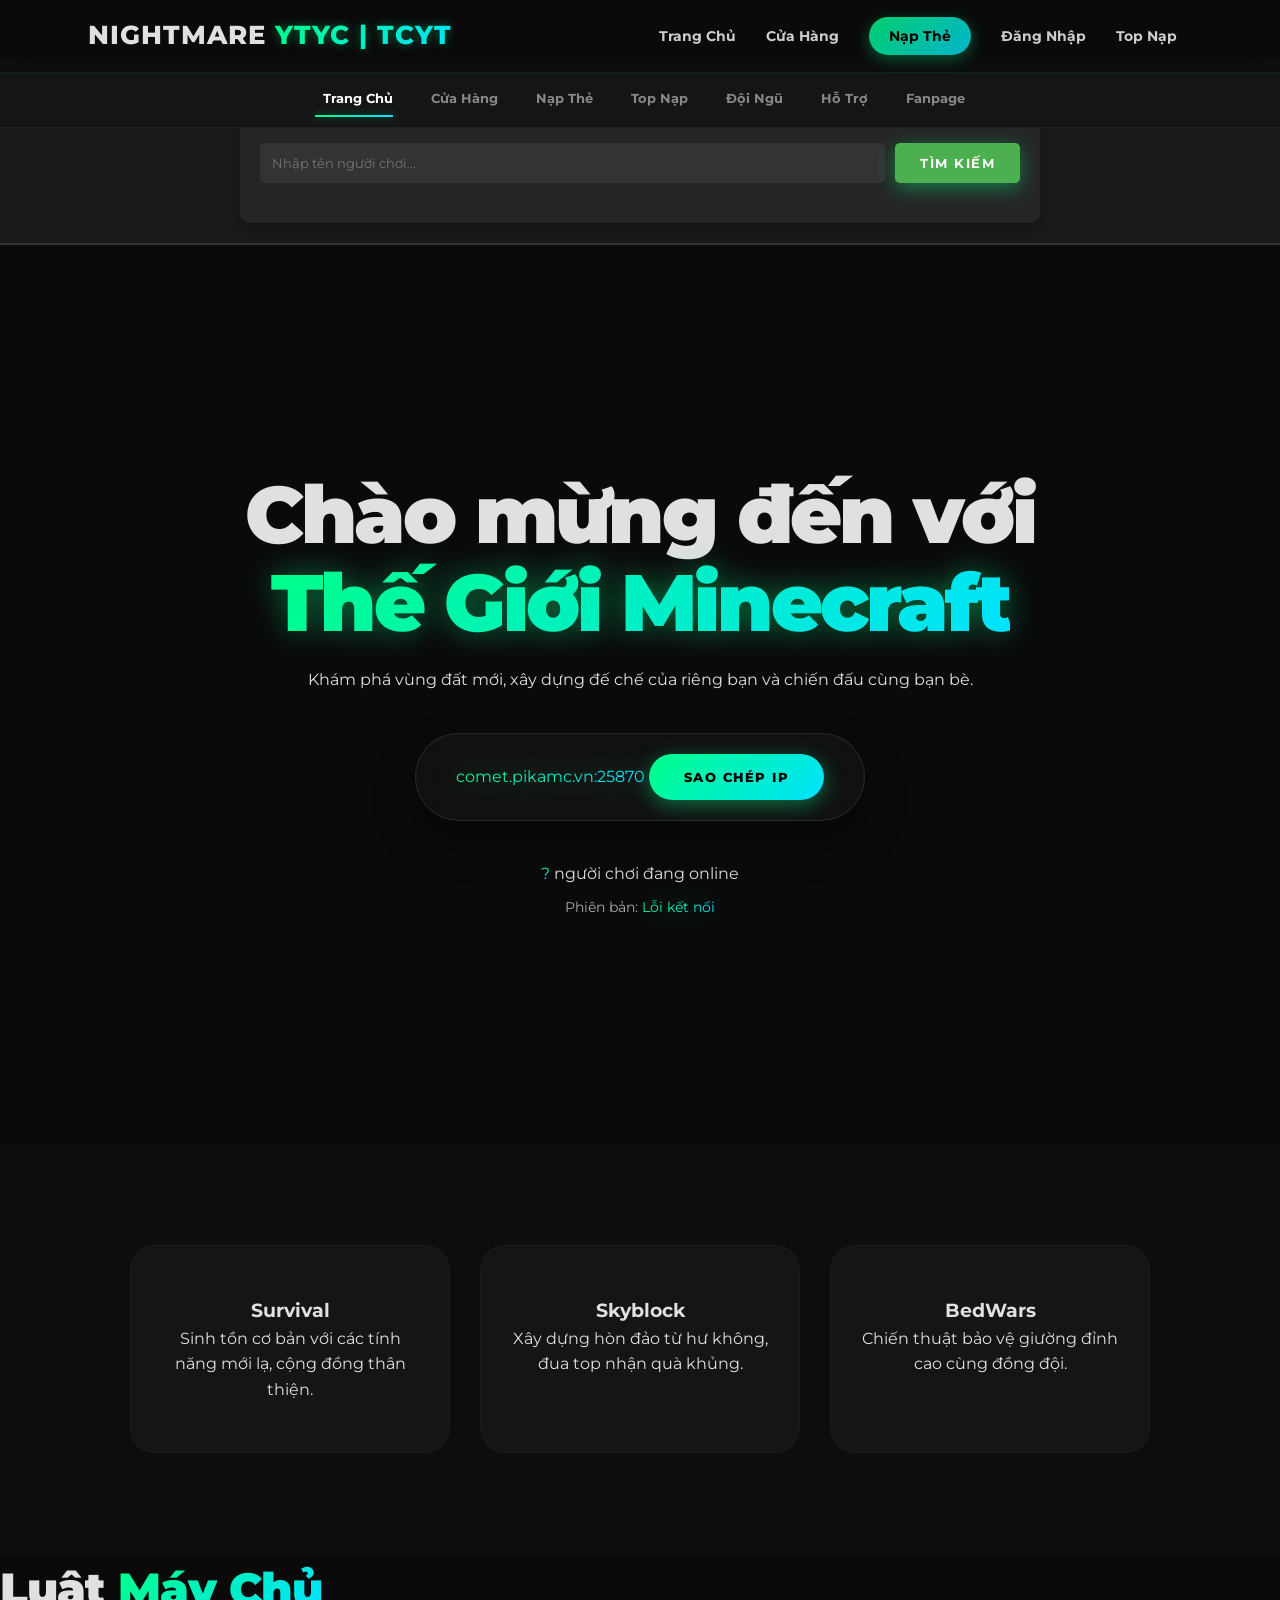
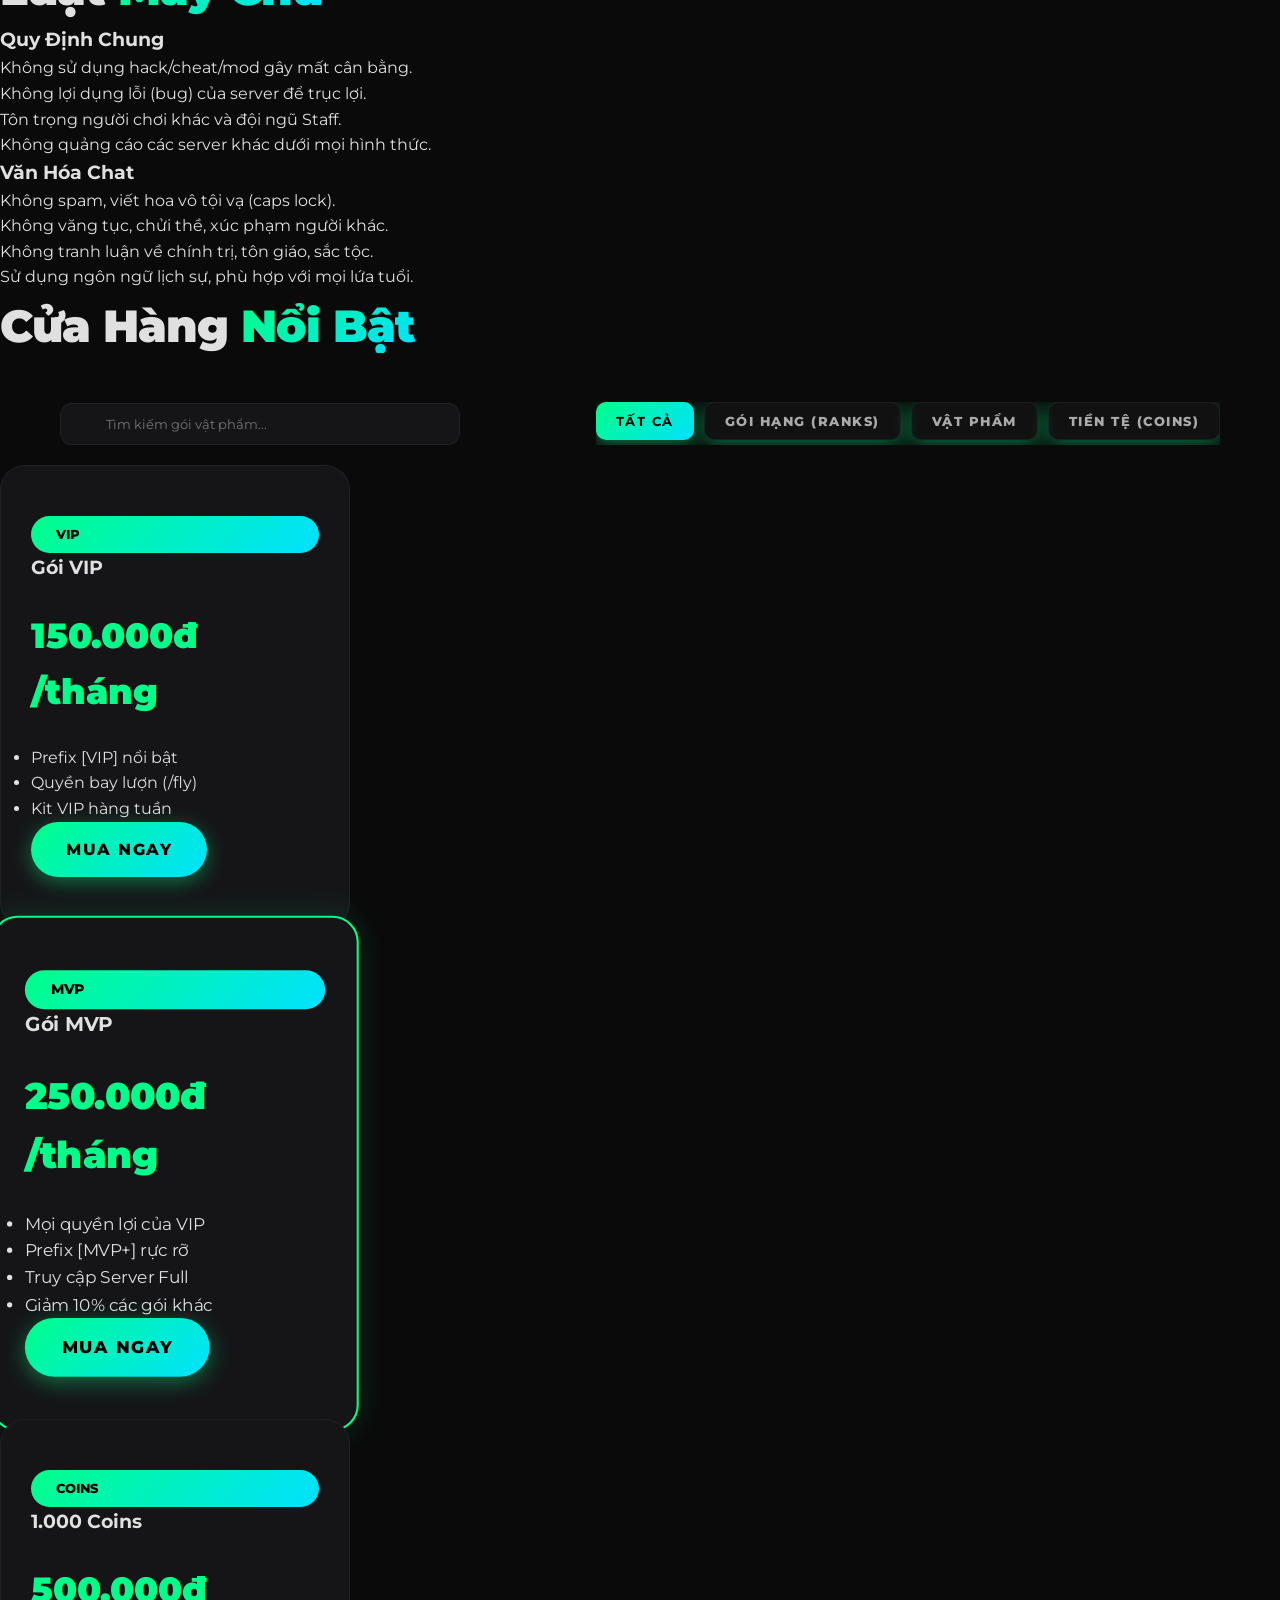
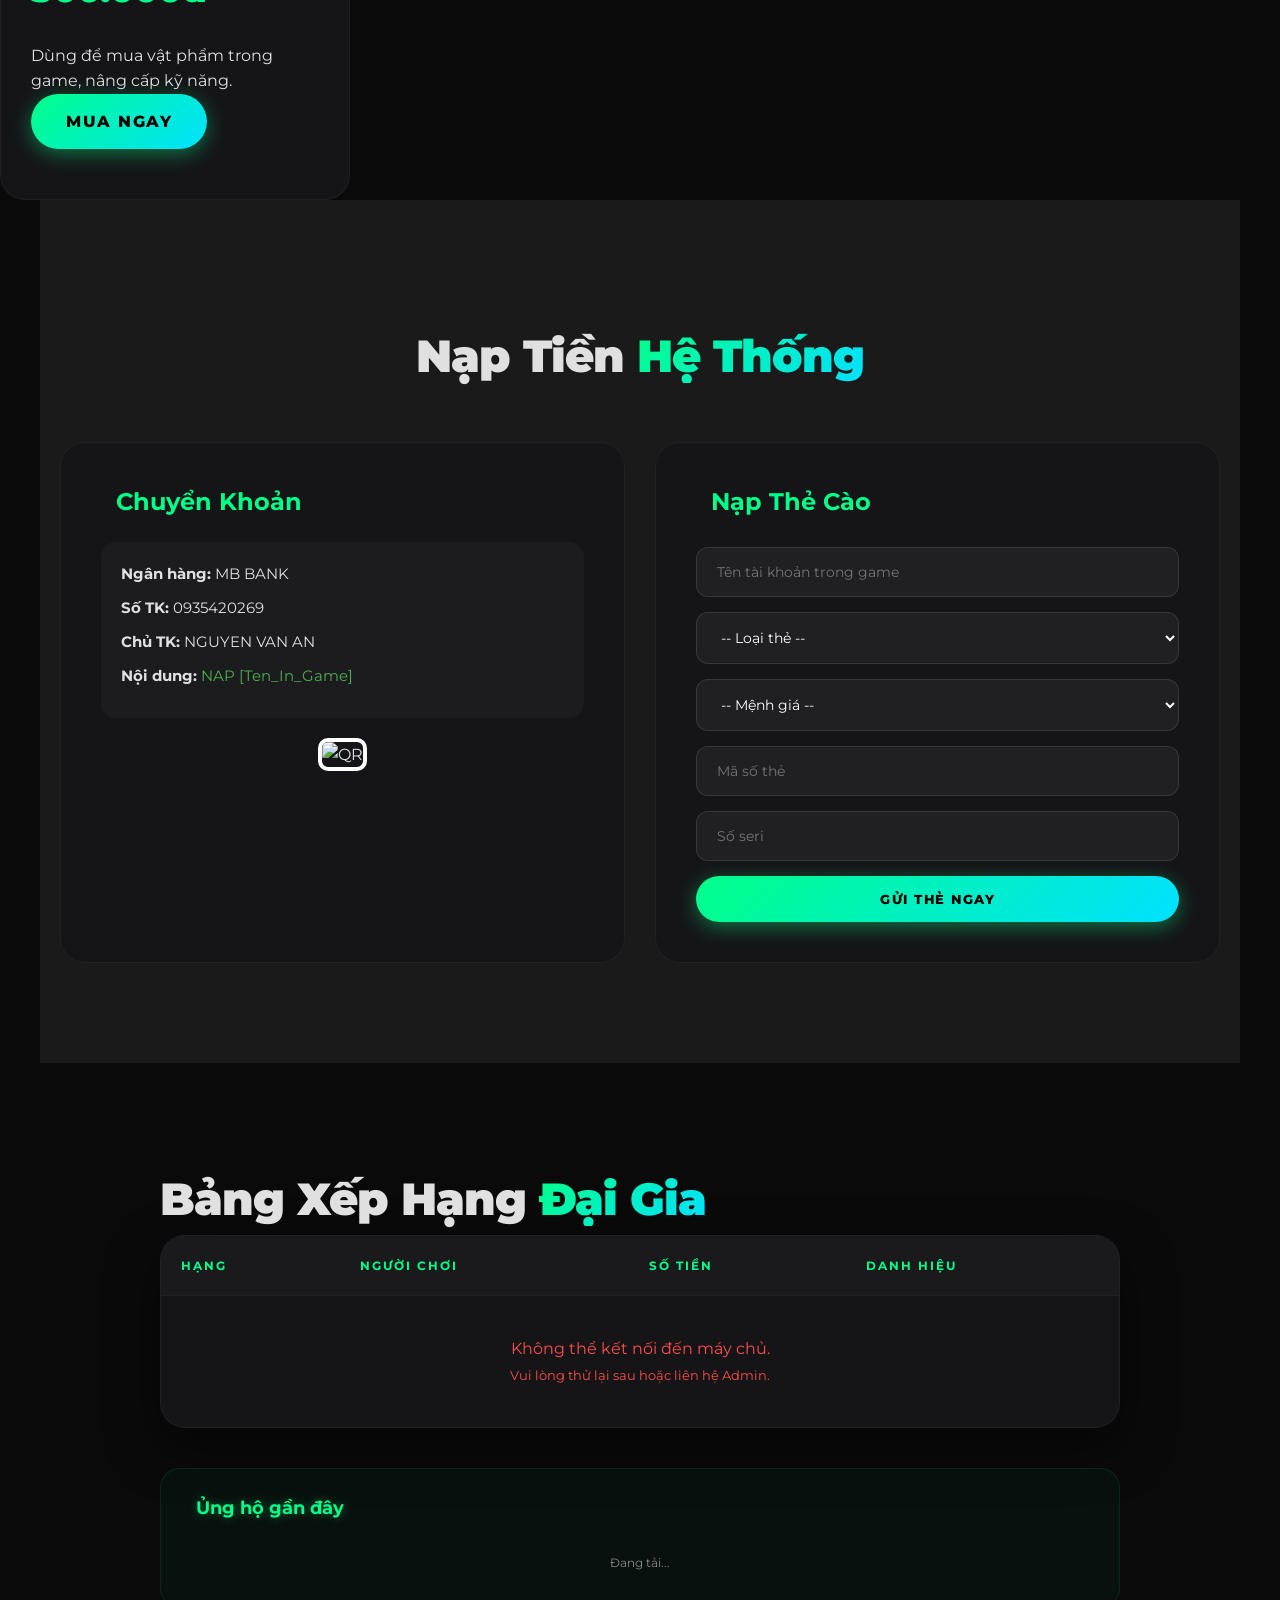
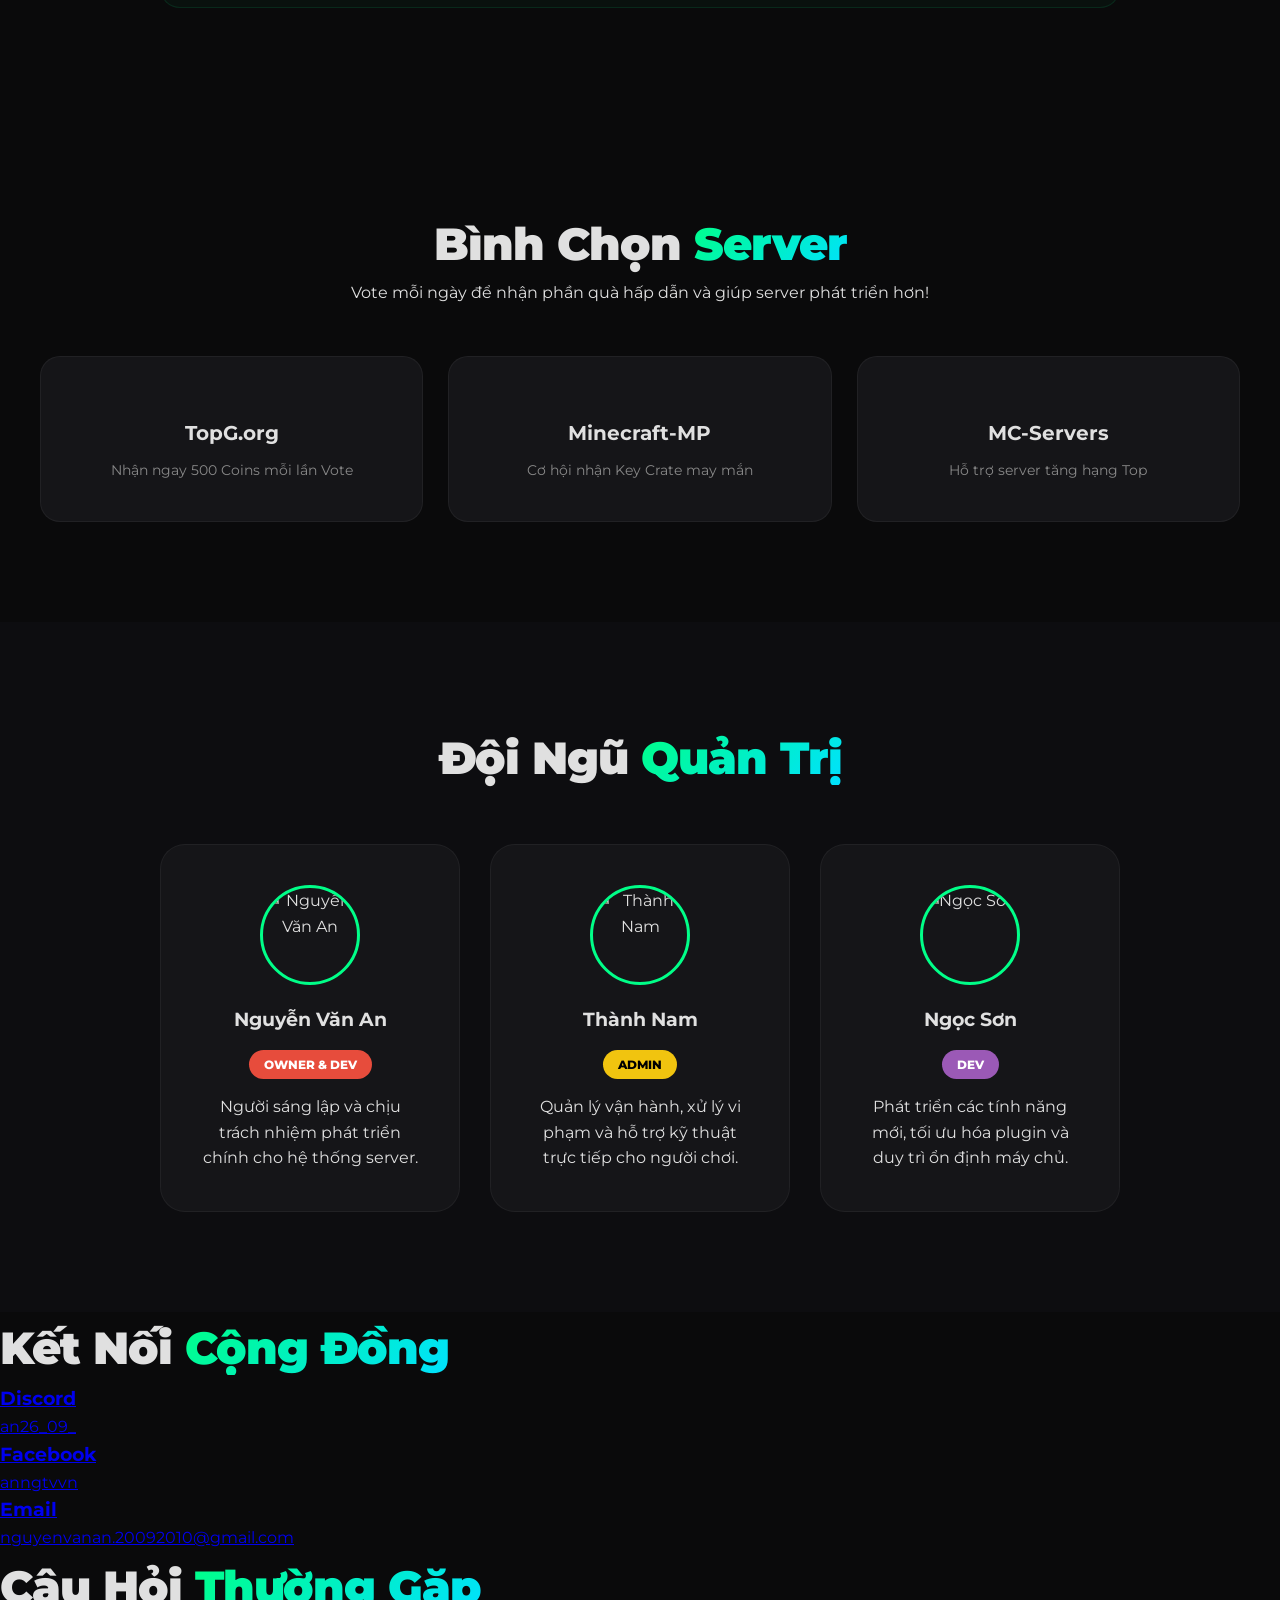
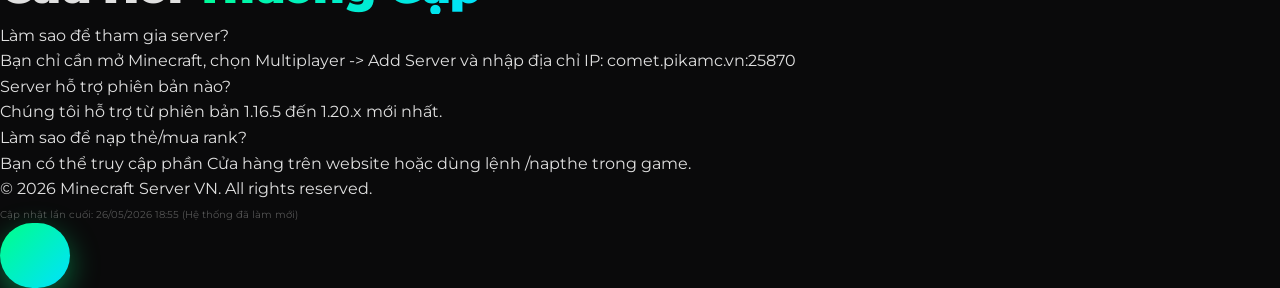
==== index.html @ 5db4a7c1 "Implement Login, Register and User Profile features" ====
<!DOCTYPE html>
<html lang="vi">
<head>
    <meta charset="UTF-8">
    <meta name="viewport" content="width=device-width, initial-scale=1.0">
    <title>Nightmare YTYC | TCYT | Minecraft Server</title>
    <link rel="stylesheet" href="assets/css/style.css?v=1.7">
    <link href="https://fonts.googleapis.com/css2?family=Montserrat:wght@400;700&display=swap" rel="stylesheet">
    <script src="https://kit.fontawesome.com/a076d05399.js" crossorigin="anonymous"></script>
</head>
<body>
    <header>
        <nav>
            <div class="logo">Nightmare <span>YTYC | TCYT</span></div>
            <div class="menu-toggle" id="mobile-menu">
                <i class="fas fa-bars"></i>
            </div>
            <ul class="nav-links">
                <li><a href="#hero">Trang Chủ</a></li>
                <li><a href="#store">Cửa Hàng</a></li>
                <li><a href="#topup" class="nav-topup">Nạp Thẻ</a></li>
                <li id="nav-user-info" style="display: none;"><a href="#profile" class="user-link"><i class="fas fa-user-circle"></i> <span id="nav-username">Cá nhân</span></a></li>
                <li id="nav-login-btn"><a href="javascript:void(0)" onclick="openAuthModal('login')">Đăng Nhập</a></li>
                <li><a href="#leaderboard">Top Nạp</a></li>
            </ul>
        </nav>
    </header>

    <!-- Quick Navigation Bar -->
    <div class="quick-nav">
        <div class="quick-nav-container">
            <a href="#hero" class="q-link active"><i class="fas fa-home"></i> Trang Chủ</a>
            <a href="#store" class="q-link"><i class="fas fa-shopping-cart"></i> Cửa Hàng</a>
            <a href="#topup" class="q-link"><i class="fas fa-credit-card"></i> Nạp Thẻ</a>
            <a href="#leaderboard" class="q-link"><i class="fas fa-trophy"></i> Top Nạp</a>
            <a href="#staff" class="q-link"><i class="fas fa-users"></i> Đội Ngũ</a>
            <a href="#contact" class="q-link"><i class="fas fa-headset"></i> Hỗ Trợ</a>
            <a href="https://facebook.com/anngtvvn" target="_blank" class="q-link"><i class="fab fa-facebook"></i> Fanpage</a>
        </div>
    </div>

    <!-- Auth Modal -->
    <div id="auth-modal" class="modal" style="display: none;">
        <div class="modal-content">
            <span class="close" onclick="closeAuthModal()">&times;</span>
            <div id="auth-tabs">
                <button id="tab-login" class="active" onclick="switchAuthTab('login')">Đăng Nhập</button>
                <button id="tab-register" onclick="switchAuthTab('register')">Đăng Ký</button>
            </div>
            
            <!-- Login Form -->
            <form id="login-form" onsubmit="handleAuth(event, 'login')">
                <input type="text" placeholder="Tên tài khoản" required id="login-user">
                <input type="password" placeholder="Mật khẩu" required id="login-pass">
                <button type="submit" class="auth-btn">Vào hệ thống</button>
            </form>

            <!-- Register Form -->
            <form id="register-form" onsubmit="handleAuth(event, 'register')" style="display: none;">
                <input type="text" placeholder="Tên tài khoản Minecraft" required id="reg-user">
                <input type="password" placeholder="Mật khẩu" required id="reg-pass">
                <input type="password" placeholder="Xác nhận mật khẩu" required id="reg-pass-confirm">
                <button type="submit" class="auth-btn">Tạo tài khoản</button>
            </form>
        </div>
    </div>

    <!-- User Profile Section -->
    <section id="profile" class="profile-section" style="display: none;">
        <div class="profile-container">
            <div class="profile-header">
                <img id="user-skin" src="https://crafatar.com/avatars/steve?size=100&overlay" alt="Skin">
                <div class="profile-title">
                    <h2 id="profile-name">Tên Người Chơi</h2>
                    <span id="profile-rank-badge" class="badge">Rank</span>
                </div>
                <button onclick="handleLogout()" class="logout-btn">Đăng xuất</button>
            </div>
            <div class="profile-stats">
                <div class="stat-box">
                    <i class="fas fa-coins"></i>
                    <span class="stat-label">Số dư Xu</span>
                    <span id="profile-points" class="stat-value">0</span>
                </div>
                <div class="stat-box">
                    <i class="fas fa-credit-card"></i>
                    <span class="stat-label">Tổng đã nạp</span>
                    <span id="profile-total" class="stat-value">0đ</span>
                </div>
            </div>
        </div>
    </section>

    <!-- Account Lookup Modal -->
    <div id="account-lookup" class="lookup-section">
        <div class="lookup-container">
            <h3><i class="fas fa-search"></i> Tra cứu tài khoản</h3>
            <div class="search-form">
                <input type="text" id="lookup-username" placeholder="Nhập tên người chơi...">
                <button onclick="lookupAccount()">Tìm kiếm</button>
            </div>
            <div id="lookup-result" class="lookup-result" style="display: none;">
                <div class="player-info-grid">
                    <div class="info-item">
                        <span class="label">Tên:</span>
                        <span id="res-username" class="value">-</span>
                    </div>
                    <div class="info-item">
                        <span class="label">Số dư (Xu):</span>
                        <span id="res-points" class="value">0</span>
                    </div>
                    <div class="info-item">
                        <span class="label">Hạng (Rank):</span>
                        <span id="res-rank" class="value">Default</span>
                    </div>
                    <div class="info-item">
                        <span class="label">Tổng nạp:</span>
                        <span id="res-total" class="value">0đ</span>
                    </div>
                </div>
            </div>
            <div id="lookup-loading" style="display: none; text-align: center; margin-top: 10px;">
                <i class="fas fa-spinner fa-spin"></i> Đang tải dữ liệu...
            </div>
        </div>
    </div>

    <main>
        <section id="hero" class="hero">
            <div class="hero-content">
                <h1>Chào mừng đến với <br><span>Thế Giới Minecraft</span></h1>
                <p>Khám phá vùng đất mới, xây dựng đế chế của riêng bạn và chiến đấu cùng bạn bè.</p>
                <div class="server-status">
                    <span id="ip-address">comet.pikamc.vn:25870</span>
                    <button onclick="copyIP()">Sao chép IP</button>
                </div>
                <div class="player-count">
                    <i class="fas fa-users"></i> <span id="online-players">0</span> người chơi đang online
                    <div class="player-bar-container">
                        <div class="player-bar-fill" id="player-bar"></div>
                    </div>
                </div>
                <div class="server-version" style="margin-top: 10px; font-size: 14px; color: #aaa;">
                    Phiên bản: <span id="server-version">Đang tải...</span>
                </div>
            </div>
        </section>

        <section id="about" class="features">
            <div class="feature-card">
                <i class="fas fa-sword"></i>
                <h3>Survival</h3>
                <p>Sinh tồn cơ bản với các tính năng mới lạ, cộng đồng thân thiện.</p>
            </div>
            <div class="feature-card">
                <i class="fas fa-cube"></i>
                <h3>Skyblock</h3>
                <p>Xây dựng hòn đảo từ hư không, đua top nhận quà khủng.</p>
            </div>
            <div class="feature-card">
                <i class="fas fa-shield-alt"></i>
                <h3>BedWars</h3>
                <p>Chiến thuật bảo vệ giường đỉnh cao cùng đồng đội.</p>
            </div>
        </section>

        <section id="rules" class="rules">
            <h2 class="section-title">Luật <span>Máy Chủ</span></h2>
            <div class="rules-container">
                <div class="rules-box">
                    <h3><i class="fas fa-gavel"></i> Quy Định Chung</h3>
                    <ul>
                        <li>Không sử dụng hack/cheat/mod gây mất cân bằng.</li>
                        <li>Không lợi dụng lỗi (bug) của server để trục lợi.</li>
                        <li>Tôn trọng người chơi khác và đội ngũ Staff.</li>
                        <li>Không quảng cáo các server khác dưới mọi hình thức.</li>
                    </ul>
                </div>
                <div class="rules-box">
                    <h3><i class="fas fa-comments"></i> Văn Hóa Chat</h3>
                    <ul>
                        <li>Không spam, viết hoa vô tội vạ (caps lock).</li>
                        <li>Không văng tục, chửi thề, xúc phạm người khác.</li>
                        <li>Không tranh luận về chính trị, tôn giáo, sắc tộc.</li>
                        <li>Sử dụng ngôn ngữ lịch sự, phù hợp với mọi lứa tuổi.</li>
                    </ul>
                </div>
            </div>
        </section>

        <section id="store" class="store">
            <h2 class="section-title">Cửa Hàng <span>Nổi Bật</span></h2>
            
            <!-- Store Filter Bar -->
            <div class="store-filter">
                <div class="search-box">
                    <i class="fas fa-search"></i>
                    <input type="text" placeholder="Tìm kiếm gói vật phẩm...">
                </div>
                <div class="category-list">
                    <button class="cat-btn active" data-category="all">Tất Cả</button>
                    <button class="cat-btn" data-category="ranks">Gói Hạng (Ranks)</button>
                    <button class="cat-btn" data-category="items">Vật Phẩm</button>
                    <button class="cat-btn" data-category="coins">Tiền Tệ (Coins)</button>
                </div>
            </div>

            <div class="store-container">
                <div class="store-card" data-category="ranks">
                    <div class="rank-badge">VIP</div>
                    <h3>Gói VIP</h3>
                    <p class="price">150.000đ <span>/tháng</span></p>
                    <ul>
                        <li><i class="fas fa-check"></i> Prefix [VIP] nổi bật</li>
                        <li><i class="fas fa-check"></i> Quyền bay lượn (/fly)</li>
                        <li><i class="fas fa-check"></i> Kit VIP hàng tuần</li>
                    </ul>
                    <a href="#topup" class="buy-btn" style="text-decoration: none; display: inline-block;">Mua Ngay</a>
                </div>
                <div class="store-card premium" data-category="ranks">
                    <div class="rank-badge">MVP</div>
                    <h3>Gói MVP</h3>
                    <p class="price">250.000đ <span>/tháng</span></p>
                    <ul>
                        <li><i class="fas fa-check"></i> Mọi quyền lợi của VIP</li>
                        <li><i class="fas fa-check"></i> Prefix [MVP+] rực rỡ</li>
                        <li><i class="fas fa-check"></i> Truy cập Server Full</li>
                        <li><i class="fas fa-check"></i> Giảm 10% các gói khác</li>
                    </ul>
                    <a href="#topup" class="buy-btn" style="text-decoration: none; display: inline-block;">Mua Ngay</a>
                </div>
                <div class="store-card" data-category="coins">
                    <div class="rank-badge">COINS</div>
                    <h3>1.000 Coins</h3>
                    <p class="price">500.000đ</p>
                    <p>Dùng để mua vật phẩm trong game, nâng cấp kỹ năng.</p>
                    <a href="#topup" class="buy-btn" style="text-decoration: none; display: inline-block;">Mua Ngay</a>
                </div>
            </div>
        </section>

        <!-- Nạp Thẻ Section -->
        <section id="topup" class="topup-section" style="background: #1a1a1a;">
            <h2 class="section-title">Nạp Tiền <span>Hệ Thống</span></h2>
            <div class="topup-grid">
                <div class="topup-box">
                    <h3><i class="fas fa-university"></i> Chuyển Khoản</h3>
                    <div class="bank-info">
                        <p><strong>Ngân hàng:</strong> MB BANK</p>
                        <p><strong>Số TK:</strong> 0935420269</p>
                        <p><strong>Chủ TK:</strong> NGUYEN VAN AN</p>
                        <p><strong>Nội dung:</strong> <span style="color: #4CAF50;">NAP [Ten_In_Game]</span></p>
                    </div>
                    <div style="text-align: center; margin-top: 20px;">
                        <img src="https://img.vietqr.io/image/MB-0935420269-compact2.png?accountName=NGUYEN%20VAN%20AN&addInfo=NAP%20TEN_CUA_BAN" alt="QR" style="width: 180px; border-radius: 10px; border: 4px solid #fff;">
                    </div>
                </div>
                <div class="topup-box">
                    <h3><i class="fas fa-credit-card"></i> Nạp Thẻ Cào</h3>
                    <form class="topup-form" id="topupCardForm">
                        <input type="text" id="username" placeholder="Tên tài khoản trong game" required>
                        <select id="cardType" required>
                            <option value="">-- Loại thẻ --</option>
                            <option value="viettel">Viettel</option>
                            <option value="mobifone">Mobifone</option>
                            <option value="vinaphone">Vinaphone</option>
                        </select>
                        <select id="cardAmount" required>
                            <option value="">-- Mệnh giá --</option>
                            <option value="20000">20.000đ</option>
                            <option value="50000">50.000đ</option>
                            <option value="100000">100.000đ</option>
                            <option value="200000">200.000đ</option>
                            <option value="500000">500.000đ</option>
                        </select>
                        <input type="text" id="cardCode" placeholder="Mã số thẻ" required>
                        <input type="text" id="cardSeri" placeholder="Số seri" required>
                        <button type="submit" class="buy-btn">Gửi Thẻ Ngay</button>
                    </form>
                </div>
            </div>
        </section>

        <!-- Bảng Xếp Hạng Section -->
        <section id="leaderboard" class="top-nap-section">
            <h2 class="section-title">Bảng Xếp Hạng <span>Đại Gia</span></h2>
            <div class="leaderboard-container">
                <table class="leaderboard-table">
                    <thead>
                        <tr>
                            <th>Hạng</th>
                            <th>Người Chơi</th>
                            <th>Số Tiền</th>
                            <th>Danh Hiệu</th>
                        </tr>
                    </thead>
                    <tbody id="leaderboard-body">
                        <tr><td colspan="4" style="text-align: center; padding: 40px;">Đang tải dữ liệu...</td></tr>
                    </tbody>
                </table>
            </div>

            <!-- Recent Donators -->
            <div class="recent-donators">
                <h4><i class="fas fa-history"></i> Ủng hộ gần đây</h4>
                <div id="recent-donators-list">
                    <p style="text-align: center; font-size: 12px; color: #888; padding: 10px;">Đang tải...</p>
                </div>
            </div>
        </section>

        <section id="vote" class="vote">
            <h2 class="section-title">Bình Chọn <span>Server</span></h2>
            <p>Vote mỗi ngày để nhận phần quà hấp dẫn và giúp server phát triển hơn!</p>
            <div class="vote-grid">
                <a href="https://topg.org/minecraft-servers/server-682658#vote" target="_blank" class="vote-card">
                    <i class="fas fa-vote-yea"></i>
                    <h3>TopG.org</h3>
                    <p>Nhận ngay 500 Coins mỗi lần Vote</p>
                </a>
                <a href="https://minecraft-mp.com/server/358544/vote/" target="_blank" class="vote-card">
                    <i class="fas fa-vote-yea"></i>
                    <h3>Minecraft-MP</h3>
                    <p>Cơ hội nhận Key Crate may mắn</p>
                </a>
                <a href="https://minecraftservers.org/vote/687978" target="_blank" class="vote-card">
                    <i class="fas fa-vote-yea"></i>
                    <h3>MC-Servers</h3>
                    <p>Hỗ trợ server tăng hạng Top</p>
                </a>
            </div>
        </section>
        <section id="staff" class="staff">
            <h2 class="section-title">Đội Ngũ <span>Quản Trị</span></h2>
            <div class="staff-container">
                <div class="staff-card">
                    <div class="staff-img"><img src="https://crafatar.com/avatars/AnNgTV?size=100&overlay" alt="Nguyễn Văn An"></div>
                    <h3>Nguyễn Văn An</h3>
                    <p class="role owner">Owner & Dev</p>
                    <p>Người sáng lập và chịu trách nhiệm phát triển chính cho hệ thống server.</p>
                </div>
                <div class="staff-card">
                    <div class="staff-img"><img src="https://crafatar.com/avatars/606e2cbd-028a-4db0-97d3-570720444c12?size=100&overlay" alt="Thành Nam"></div>
                    <h3>Thành Nam</h3>
                    <p class="role admin">Admin</p>
                    <p>Quản lý vận hành, xử lý vi phạm và hỗ trợ kỹ thuật trực tiếp cho người chơi.</p>
                </div>
                <div class="staff-card">
                    <div class="staff-img"><img src="https://crafatar.com/avatars/8667ba71-b850-4eb0-9302-310231023102?size=100&overlay" alt="Ngọc Sơn"></div>
                    <h3>Ngọc Sơn</h3>
                    <p class="role moderator" style="background: #9b59b6;">Dev</p>
                    <p>Phát triển các tính năng mới, tối ưu hóa plugin và duy trì ổn định máy chủ.</p>
                </div>
            </div>
        </section>
        <section id="contact" class="contact">
            <h2 class="section-title">Kết Nối <span>Cộng Đồng</span></h2>
            <div class="contact-container">
                <a href="https://discord.com/users/an26_09_" target="_blank" class="contact-card discord">
                    <i class="fab fa-discord"></i>
                    <h3>Discord</h3>
                    <p>an26_09_</p>
                </a>
                <a href="https://facebook.com/anngtvvn" target="_blank" class="contact-card facebook">
                    <i class="fab fa-facebook"></i>
                    <h3>Facebook</h3>
                    <p>anngtvvn</p>
                </a>
                <a href="mailto:nguyenvanan.20092010@gmail.com" class="contact-card email">
                    <i class="fas fa-envelope"></i>
                    <h3>Email</h3>
                    <p>nguyenvanan.20092010@gmail.com</p>
                </a>
            </div>
        </section>

        <section id="faq" class="faq">
            <h2 class="section-title">Câu Hỏi <span>Thường Gặp</span></h2>
            <div class="faq-container">
                <div class="faq-item">
                    <div class="faq-question">Làm sao để tham gia server? <i class="fas fa-chevron-down"></i></div>
                    <div class="faq-answer">Bạn chỉ cần mở Minecraft, chọn Multiplayer -> Add Server và nhập địa chỉ IP: comet.pikamc.vn:25870</div>
                </div>
                <div class="faq-item">
                    <div class="faq-question">Server hỗ trợ phiên bản nào? <i class="fas fa-chevron-down"></i></div>
                    <div class="faq-answer">Chúng tôi hỗ trợ từ phiên bản 1.16.5 đến 1.20.x mới nhất.</div>
                </div>
                <div class="faq-item">
                    <div class="faq-question">Làm sao để nạp thẻ/mua rank? <i class="fas fa-chevron-down"></i></div>
                    <div class="faq-answer">Bạn có thể truy cập phần Cửa hàng trên website hoặc dùng lệnh /napthe trong game.</div>
                </div>
            </div>
        </section>
    </main>

    <footer>
        <p>&copy; 2026 Minecraft Server VN. All rights reserved.</p>
        <p style="font-size: 10px; color: #555; margin-top: 5px;">Cập nhật lần cuối: 26/05/2026 18:55 (Hệ thống đã làm mới)</p>
    </footer>

    <button id="back-to-top" title="Lên đầu trang"><i class="fas fa-chevron-up"></i></button>

    <!-- Minecraft Background Music (C418) -->
    <button id="music-toggle" title="Bật/Tắt nhạc nền"><i class="fas fa-music"></i></button>
    <audio id="bg-music" loop>
        <source src="https://www.soundboard.com/handler/DownLoadTrack.ashx?cliptitle=Minecraft+Main+Theme&filename=24/244301-b58097b3-c1f9-4674-884c-3238166d113f.mp3" type="audio/mpeg">
    </audio>

    <script src="assets/js/config.js?v=1.3"></script>
    <script src="assets/js/main.js?v=1.3"></script>
    <script>
        // 1. XỬ LÝ NẠP THẺ CÀO
        const topupForm = document.getElementById('topupCardForm');
        if (topupForm) {
            topupForm.addEventListener('submit', async (e) => {
                e.preventDefault();
                const btn = e.target.querySelector('button');
                const originalText = btn.innerText;
                
                btn.innerText = 'Đang xử lý...';
                btn.disabled = true;

                try {
                    const response = await fetch(`${API_BASE}/api/card-recharge`, {
                        method: 'POST',
                        headers: { 'Content-Type': 'application/json' },
                        body: JSON.stringify({
                            user: document.getElementById('username').value,
                            type: document.getElementById('cardType').value,
                            amount: document.getElementById('cardAmount').value,
                            code: document.getElementById('cardCode').value,
                            seri: document.getElementById('cardSeri').value
                        })
                    });
                    const result = await response.json();
                    alert(result.message);
                    if (result.status === 'success') topupForm.reset();
                } catch (err) {
                    alert('Lỗi: Không thể kết nối đến máy chủ nạp tiền!');
                } finally {
                    btn.innerText = originalText;
                    btn.disabled = false;
                }
            });
        }

        // 2. TẢI BẢNG XẾP HẠNG (TOP NẠP)
        async function loadLeaderboard() {
            const tbody = document.getElementById('leaderboard-body');
            if (!tbody) return;

            try {
                const response = await fetch(`${API_BASE}/api/top-recharge`);
                if (!response.ok) throw new Error('Network response was not ok');
                
                const data = await response.json();
                
                tbody.innerHTML = '';
                if (!data || data.length === 0) {
                    tbody.innerHTML = '<tr><td colspan="4" style="text-align: center; padding: 40px; color: #aaa;"><i class="fas fa-info-circle"></i> Chưa có dữ liệu nạp thẻ tháng này. <br> Hãy là người đầu tiên leo Top!</td></tr>';
                    return;
                }

                data.forEach((item, index) => {
                    const rank = index + 1;
                    let rankDisplay = rank;
                    let rowClass = '';
                    let badge = '-';

                    if (rank === 1) {
                        rankDisplay = '<i class="fas fa-medal" style="color: #ffd700;"></i> 1';
                        rowClass = 'top-1';
                        badge = '<span class="badge gold">Chúa Tể Đồ Sơn</span>';
                    } else if (rank === 2) {
                        rankDisplay = '<i class="fas fa-medal" style="color: #c0c0c0;"></i> 2';
                        rowClass = 'top-2';
                        badge = '<span class="badge silver">Đại Phú Hộ</span>';
                    } else if (rank === 3) {
                        rankDisplay = '<i class="fas fa-medal" style="color: #cd7f32;"></i> 3';
                        rowClass = 'top-3';
                        badge = '<span class="badge bronze">Thương Gia</span>';
                    }

                    tbody.innerHTML += `
                        <tr class="${rowClass}">
                            <td>${rankDisplay}</td>
                            <td><div class="player-info"><i class="fas fa-user-circle"></i> ${item.username}</div></td>
                            <td>${item.total.toLocaleString()}đ</td>
                            <td>${badge}</td>
                        </tr>
                    `;
                });
            } catch (error) {
                console.error('Leaderboard Fetch Error:', error);
                tbody.innerHTML = '<tr><td colspan="4" style="text-align: center; color: #ff4d4d; padding: 40px;"><i class="fas fa-exclamation-triangle"></i> Không thể kết nối đến máy chủ.<br><small>Vui lòng thử lại sau hoặc liên hệ Admin.</small></td></tr>';
            }
        }

        // Khởi động khi trang load
        document.addEventListener('DOMContentLoaded', loadLeaderboard);
    </script>
</body>
</html>
---- assets/css/style.css ----
:root {
    --primary: #00ff88;
    --primary-glow: rgba(0, 255, 136, 0.4);
    --secondary: #00e1ff;
    --accent: #f1c40f;
    --dark-bg: #0a0a0b;
    --card-bg: #151518;
    --text-main: #e0e0e0;
    --gradient-neon: linear-gradient(135deg, #00ff88, #00e1ff);
}

* {
    margin: 0;
    padding: 0;
    box-sizing: border-box;
    font-family: 'Montserrat', sans-serif;
}

html {
    scroll-behavior: smooth;
}

body {
    background-color: var(--dark-bg);
    color: var(--text-main);
    line-height: 1.6;
}

header {
    background: rgba(10, 10, 11, 0.7);
    backdrop-filter: blur(20px);
    -webkit-backdrop-filter: blur(20px);
    padding: 15px 0;
    position: fixed;
    width: 100%;
    top: 0;
    z-index: 1000;
    border-bottom: 1px solid rgba(0, 255, 136, 0.1);
}

nav {
    display: flex;
    justify-content: space-around;
    align-items: center;
    max-width: 1200px;
    margin: auto;
}

.logo {
    font-size: 26px;
    font-weight: 800;
    letter-spacing: 1px;
    text-transform: uppercase;
}

.logo span {
    background: var(--gradient-neon);
    -webkit-background-clip: text;
    -webkit-text-fill-color: transparent;
    filter: drop-shadow(0 0 5px var(--primary-glow));
}

nav ul {
    display: flex;
    list-style: none;
}

nav ul li {
    margin: 0 15px;
}

nav ul li a {
    text-decoration: none;
    color: #fff;
    font-weight: 700;
    font-size: 14px;
    transition: 0.3s;
    opacity: 0.8;
}

nav ul li a:hover {
    opacity: 1;
    color: var(--primary);
    text-shadow: 0 0 10px var(--primary-glow);
}

.nav-topup {
    background: var(--gradient-neon);
    padding: 10px 20px !important;
    border-radius: 50px;
    color: #000 !important;
    box-shadow: 0 4px 15px var(--primary-glow);
}

.nav-topup:hover {
    transform: translateY(-2px);
    box-shadow: 0 6px 20px var(--primary-glow);
    filter: brightness(1.1);
}

.hero {
    height: 100vh;
    background: linear-gradient(rgba(10,10,11,0.4), rgba(10,10,11,0.9)), url('https://images.alphacoders.com/131/1311054.png');
    background-size: cover;
    background-position: center;
    background-attachment: fixed;
    display: flex;
    align-items: center;
    justify-content: center;
    text-align: center;
}

.hero-content h1 {
    font-size: 80px;
    font-weight: 900;
    margin-bottom: 20px;
    line-height: 1.1;
    letter-spacing: -3px;
}

.hero-content span {
    background: var(--gradient-neon);
    -webkit-background-clip: text;
    -webkit-text-fill-color: transparent;
    filter: drop-shadow(0 0 15px var(--primary-glow));
}

.server-status {
    margin: 40px 0;
    background: rgba(255, 255, 255, 0.03);
    backdrop-filter: blur(15px);
    padding: 20px 40px;
    border-radius: 100px;
    display: inline-block;
    border: 1px solid rgba(255, 255, 255, 0.1);
    box-shadow: 0 20px 40px rgba(0,0,0,0.4);
}

button, .buy-btn {
    background: var(--gradient-neon);
    border: none;
    color: #000;
    font-weight: 800;
    padding: 15px 35px;
    border-radius: 50px;
    cursor: pointer;
    text-transform: uppercase;
    letter-spacing: 1.5px;
    transition: 0.4s cubic-bezier(0.175, 0.885, 0.32, 1.275);
    box-shadow: 0 5px 20px var(--primary-glow);
}

button:hover, .buy-btn:hover {
    transform: translateY(-5px) scale(1.05);
    box-shadow: 0 15px 30px var(--primary-glow);
    filter: brightness(1.2);
}

/* Feature Cards */
.features {
    padding: 100px 20px;
    display: flex;
    justify-content: center;
    gap: 30px;
    background: #0d0d10;
}

.feature-card {
    background: var(--card-bg);
    padding: 50px 30px;
    border-radius: 25px;
    text-align: center;
    width: 320px;
    border: 1px solid rgba(255,255,255,0.03);
    transition: 0.4s;
}

.feature-card:hover {
    transform: translateY(-15px);
    border-color: var(--primary);
    box-shadow: 0 20px 40px rgba(0, 255, 136, 0.1);
}

.feature-card i {
    font-size: 50px;
    background: var(--gradient-neon);
    -webkit-background-clip: text;
    -webkit-text-fill-color: transparent;
    margin-bottom: 25px;
}

/* Store Cards */
.store-card {
    background: var(--card-bg);
    padding: 50px 30px;
    border-radius: 25px;
    border: 1px solid rgba(255,255,255,0.05);
    transition: 0.4s;
    width: 350px;
    position: relative;
}

.store-card.premium {
    border: 2px solid var(--primary);
    box-shadow: 0 0 30px rgba(0, 255, 136, 0.15);
    transform: scale(1.05);
}

.rank-badge {
    background: var(--gradient-neon);
    color: #000;
    padding: 8px 25px;
    border-radius: 50px;
    font-size: 13px;
    font-weight: 800;
    top: -20px;
}

.price {
    font-size: 35px;
    font-weight: 900;
    color: var(--primary);
    margin: 25px 0;
}

/* Leaderboard */
.top-nap-section {
    padding: 100px 20px;
    max-width: 1000px;
    margin: auto;
}

.leaderboard-container {
    background: var(--card-bg);
    border-radius: 25px;
    border: 1px solid rgba(255,255,255,0.05);
    box-shadow: 0 20px 50px rgba(0,0,0,0.5);
    overflow: hidden;
    margin-bottom: 40px;
}

.leaderboard-table {
    width: 100%;
    border-collapse: collapse;
}

.leaderboard-table th, .leaderboard-table td {
    padding: 20px;
    text-align: left;
    border-bottom: 1px solid rgba(255,255,255,0.05);
}

.leaderboard-table th {
    background: rgba(255,255,255,0.02);
    color: var(--primary);
    font-size: 12px;
    letter-spacing: 2px;
    text-transform: uppercase;
}

.leaderboard-table tr:last-child td {
    border-bottom: none;
}

.leaderboard-table tr:hover {
    background: rgba(255,255,255,0.02);
}

.player-info {
    display: flex;
    align-items: center;
    gap: 10px;
    font-weight: 700;
}

.badge {
    padding: 5px 15px;
    border-radius: 50px;
    font-size: 11px;
    font-weight: 800;
    text-transform: uppercase;
}

.badge.gold { background: #ffd700; color: #000; box-shadow: 0 0 15px rgba(255, 215, 0, 0.3); }
.badge.silver { background: #c0c0c0; color: #000; }
.badge.bronze { background: #cd7f32; color: #000; }

/* Recent Donators */
.recent-donators {
    background: rgba(0, 255, 136, 0.03);
    border: 1px solid rgba(0, 255, 136, 0.1);
    border-radius: 20px;
    padding: 25px;
}

.recent-donators h4 {
    color: var(--primary);
    text-shadow: 0 0 10px var(--primary-glow);
    margin-bottom: 20px;
    display: flex;
    align-items: center;
    gap: 10px;
    font-size: 18px;
}

#recent-donators-list {
    display: flex;
    flex-direction: column;
    gap: 12px;
}

.donator-item {
    background: rgba(255, 255, 255, 0.03);
    padding: 12px 20px;
    border-radius: 12px;
    display: flex;
    justify-content: space-between;
    align-items: center;
    border: 1px solid rgba(255, 255, 255, 0.05);
    transition: 0.3s;
}

.donator-item:hover {
    background: rgba(0, 255, 136, 0.05);
    transform: translateX(5px);
    border-color: rgba(0, 255, 136, 0.2);
}

.donator-name {
    font-weight: 700;
    font-size: 14px;
    display: flex;
    align-items: center;
    gap: 8px;
}

.donator-amount {
    color: var(--primary);
    font-weight: 800;
    font-size: 15px;
}

.section-title {
    font-size: 45px;
    font-weight: 900;
    letter-spacing: -1px;
}

.section-title span {
    background: var(--gradient-neon);
    -webkit-background-clip: text;
    -webkit-text-fill-color: transparent;
}

/* Music Toggle */
#music-toggle {
    width: 65px;
    height: 65px;
    background: var(--gradient-neon);
    color: #000;
    box-shadow: 0 10px 30px var(--primary-glow);
}

#music-toggle.muted {
    background: #ff4d4d;
    color: #fff;
    box-shadow: 0 10px 30px rgba(255, 77, 77, 0.4);
}




/* Topup Page Specific */
.topup-section {
    padding: 120px 20px 100px;
    max-width: 1200px;
    margin: auto;
    text-align: center;
}

.topup-grid {
    display: grid;
    grid-template-columns: repeat(auto-fit, minmax(450px, 1fr));
    gap: 30px;
    margin-top: 50px;
}

.topup-box {
    background: var(--card-bg);
    padding: 40px;
    border-radius: 25px;
    border: 1px solid rgba(255,255,255,0.05);
    text-align: left;
    transition: 0.4s;
    height: 100%;
}

.topup-box:hover {
    border-color: var(--primary);
    box-shadow: 0 15px 30px rgba(0, 255, 136, 0.05);
}

.topup-box h3 {
    font-size: 24px;
    margin-bottom: 15px;
    color: var(--primary);
    display: flex;
    align-items: center;
    gap: 15px;
}

.bank-info {
    background: rgba(255, 255, 255, 0.03);
    padding: 20px;
    border-radius: 15px;
    margin: 20px 0;
}

.bank-info p {
    margin-bottom: 10px;
    font-size: 15px;
}

.topup-form {
    display: flex;
    flex-direction: column;
    gap: 15px;
    margin-top: 25px;
}

.topup-form input, .topup-form select {
    background: rgba(255, 255, 255, 0.05);
    border: 1px solid rgba(255, 255, 255, 0.1);
    padding: 15px 20px;
    border-radius: 12px;
    color: #fff;
    font-size: 14px;
    width: 100%;
}

.topup-form input:focus, .topup-form select:focus {
    border-color: var(--primary);
    outline: none;
    background: rgba(255, 255, 255, 0.08);
}

@media (max-width: 768px) {
    .topup-grid {
        grid-template-columns: 1fr;
        gap: 20px;
        margin-top: 30px;
    }
    
    .topup-box {
        padding: 25px 20px;
    }
    
    .section-title {
        font-size: 32px;
    }
    
    .topup-section {
        padding: 100px 15px 60px;
    }

    .qr-code-container img {
        width: 150px !important;
    }
    
    .bank-info {
        padding: 15px;
        margin: 15px 0;
    }
    
    .bank-info p {
        font-size: 13px;
        margin-bottom: 8px;
    }

    .topup-form input, .topup-form select {
        padding: 12px 15px;
        font-size: 13px;
    }
    
    .buy-btn {
        padding: 12px 25px;
        font-size: 14px;
    }
}

/* General Mobile Optimizations */
@media (max-width: 992px) {
    .menu-toggle {
        display: block !important;
        cursor: pointer;
        font-size: 24px;
    }

    .nav-links {
        position: fixed;
        top: 70px;
        right: -100%;
        width: 100%;
        height: calc(100vh - 70px);
        background: rgba(10, 10, 11, 0.95);
        backdrop-filter: blur(10px);
        flex-direction: column;
        align-items: center;
        justify-content: flex-start;
        padding-top: 50px;
        transition: 0.4s;
        z-index: 999;
    }

    .nav-links.active {
        right: 0;
    }

    .nav-links li {
        margin: 20px 0 !important;
    }

    .hero-content h1 {
        font-size: 40px;
        letter-spacing: -1px;
    }
    
    .features, .store-container, .contact-container {
        flex-direction: column;
        align-items: center;
        padding: 50px 20px;
    }

    .feature-card, .store-card, .contact-card {
        width: 100% !important;
        max-width: 400px;
        margin-bottom: 20px;
    }
    
    .store-card.premium {
        transform: none;
    }
}

@media (max-width: 480px) {
    .hero-content h1 {
        font-size: 32px;
    }
    
    .section-title {
        font-size: 28px;
    }
    
    .server-status {
        padding: 15px 25px;
        font-size: 14px;
    }
    
    .logo {
        font-size: 20px;
    }
}

/* Missing Section Styles */
.vote {
    padding: 100px 20px;
    background: #0a0a0b;
    text-align: center;
}

.vote-grid {
    display: grid;
    grid-template-columns: repeat(auto-fit, minmax(280px, 1fr));
    gap: 25px;
    max-width: 1200px;
    margin: 50px auto 0;
}

.vote-card {
    background: var(--card-bg);
    padding: 40px 30px;
    border-radius: 20px;
    text-decoration: none;
    color: var(--text-main);
    border: 1px solid rgba(255,255,255,0.05);
    transition: 0.4s;
    display: flex;
    flex-direction: column;
    align-items: center;
}

.vote-card:hover {
    transform: translateY(-10px);
    border-color: var(--primary);
    box-shadow: 0 15px 30px rgba(0, 255, 136, 0.1);
}

.vote-card i {
    font-size: 40px;
    margin-bottom: 20px;
    background: var(--gradient-neon);
    -webkit-background-clip: text;
    -webkit-text-fill-color: transparent;
}

.vote-card h3 {
    font-size: 20px;
    margin-bottom: 10px;
}

.vote-card p {
    font-size: 14px;
    color: #888;
}

.staff {
    padding: 100px 20px;
    background: #0d0d10;
    text-align: center;
}

.staff-container {
    display: flex;
    justify-content: center;
    gap: 30px;
    flex-wrap: wrap;
    max-width: 1200px;
    margin: 50px auto 0;
}

.staff-card {
    background: var(--card-bg);
    padding: 40px;
    border-radius: 25px;
    width: 300px;
    border: 1px solid rgba(255,255,255,0.05);
    transition: 0.4s;
}

.staff-img {
    width: 100px;
    height: 100px;
    border-radius: 50%;
    margin: 0 auto 20px;
    overflow: hidden;
    border: 3px solid var(--primary);
}

.staff-img img {
    width: 100%;
    height: 100%;
    object-fit: cover;
}

.role {
    display: inline-block;
    padding: 5px 15px;
    border-radius: 50px;
    font-size: 12px;
    font-weight: 800;
    text-transform: uppercase;
    margin: 15px 0;
}

.role.owner { background: #e74c3c; color: #fff; }
.role.admin { background: #f1c40f; color: #000; }
.role.moderator { background: #9b59b6; color: #fff; }

/* Further Mobile Refinements */
@media (max-width: 768px) {
    .vote, .staff {
        padding: 60px 20px;
    }
    
    .vote-grid, .staff-container {
        margin-top: 30px;
        gap: 20px;
    }
    
    .vote-card, .staff-card {
        padding: 30px 20px;
    }

    .vote-card i {
        font-size: 30px;
    }

    .staff-img {
        width: 80px;
        height: 80px;
    }
}

/* Store Filter Bar */
.store-filter {
    max-width: 1200px;
    margin: 40px auto 20px;
    display: flex;
    justify-content: space-between;
    align-items: center;
    gap: 20px;
    padding: 0 20px;
}

.search-box {
    position: relative;
    flex: 1;
    max-width: 400px;
}

.search-box i {
    position: absolute;
    left: 15px;
    top: 50%;
    transform: translateY(-50%);
    color: #666;
}

.search-box input {
    width: 100%;
    background: var(--card-bg);
    border: 1px solid rgba(255, 255, 255, 0.05);
    padding: 12px 15px 12px 45px;
    border-radius: 12px;
    color: #fff;
    transition: 0.3s;
}

.search-box input:focus {
    border-color: var(--primary);
    outline: none;
    box-shadow: 0 0 15px var(--primary-glow);
}

.category-list {
    display: flex;
    gap: 10px;
    overflow-x: auto;
    padding-bottom: 5px;
}

.category-list::-webkit-scrollbar {
    height: 4px;
}

.cat-btn {
    background: rgba(255, 255, 255, 0.03);
    border: 1px solid rgba(255, 255, 255, 0.05);
    padding: 10px 20px;
    border-radius: 10px;
    color: #aaa;
    font-size: 13px;
    white-space: nowrap;
    cursor: pointer;
    transition: 0.3s;
}

.cat-btn:hover {
    color: #fff;
    border-color: rgba(255, 255, 255, 0.2);
}

.cat-btn.active {
    background: var(--gradient-neon);
    color: #000;
    font-weight: 700;
    border: none;
    box-shadow: 0 5px 15px var(--primary-glow);
}

@media (max-width: 992px) {
    .store-filter {
        flex-direction: column;
        align-items: stretch;
    }
    
    .search-box {
        max-width: none;
    }
}

/* Quick Navigation Bar */
.quick-nav {
    background: #151518;
    border-bottom: 1px solid rgba(255, 255, 255, 0.05);
    padding: 10px 0;
    position: sticky;
    top: 70px; /* Right below the header */
    z-index: 998;
    overflow-x: auto;
}

.quick-nav-container {
    max-width: 1200px;
    margin: auto;
    display: flex;
    justify-content: center;
    gap: 30px;
    padding: 0 20px;
}

.q-link {
    text-decoration: none;
    color: #888;
    font-size: 13px;
    font-weight: 700;
    display: flex;
    align-items: center;
    gap: 8px;
    white-space: nowrap;
    transition: 0.3s;
    padding: 8px 0;
    position: relative;
}

.q-link i {
    font-size: 16px;
    color: var(--primary);
}

.q-link:hover, .q-link.active {
    color: #fff;
}

.q-link.active::after {
    content: '';
    position: absolute;
    bottom: 0;
    left: 0;
    width: 100%;
    height: 2px;
    background: var(--gradient-neon);
    box-shadow: 0 0 10px var(--primary-glow);
}

@media (max-width: 992px) {
    .quick-nav-container {
        justify-content: flex-start;
        gap: 20px;
    }
}

/* Account Lookup Styles */
.lookup-section {
    padding: 20px 0;
    background: #1a1a1a;
    border-bottom: 2px solid #333;
}
.lookup-container {
    max-width: 800px;
    margin: 0 auto;
    padding: 20px;
    background: #252525;
    border-radius: 10px;
    box-shadow: 0 5px 15px rgba(0,0,0,0.3);
}
.lookup-container h3 {
    margin-bottom: 15px;
    color: #4CAF50;
    text-align: center;
}
.search-form {
    display: flex;
    gap: 10px;
    margin-bottom: 20px;
}
.search-form input {
    flex: 1;
    padding: 12px;
    border: none;
    border-radius: 5px;
    background: #333;
    color: white;
}
.search-form button {
    padding: 10px 25px;
    background: #4CAF50;
    color: white;
    border: none;
    border-radius: 5px;
    cursor: pointer;
    font-weight: bold;
    transition: 0.3s;
}
.search-form button:hover {
    background: #45a049;
}
.player-info-grid {
    display: grid;
    grid-template-columns: repeat(auto-fit, minmax(150px, 1fr));
    gap: 15px;
    padding: 15px;
    background: #1a1a1a;
    border-radius: 8px;
}
.info-item {
    display: flex;
    flex-direction: column;
    align-items: center;
    padding: 10px;
    border: 1px solid #333;
    border-radius: 5px;
}
.info-item .label {
    font-size: 12px;
    color: #888;
    margin-bottom: 5px;
}
.info-item .value {
    font-size: 16px;
    font-weight: bold;
    color: #fff;
}

/* Auth Modal Styles */
.modal {
    position: fixed;
    z-index: 2000;
    left: 0;
    top: 0;
    width: 100%;
    height: 100%;
    background-color: rgba(0,0,0,0.8);
    display: flex;
    justify-content: center;
    align-items: center;
}
.modal-content {
    background: #252525;
    padding: 30px;
    border-radius: 10px;
    width: 90%;
    max-width: 400px;
    position: relative;
    box-shadow: 0 0 20px rgba(76, 175, 80, 0.2);
}
.close {
    position: absolute;
    right: 20px;
    top: 10px;
    font-size: 28px;
    cursor: pointer;
    color: #888;
}
#auth-tabs {
    display: flex;
    margin-bottom: 20px;
    border-bottom: 2px solid #333;
}
#auth-tabs button {
    flex: 1;
    padding: 10px;
    background: none;
    border: none;
    color: #888;
    cursor: pointer;
    font-weight: bold;
}
#auth-tabs button.active {
    color: #4CAF50;
    border-bottom: 2px solid #4CAF50;
}
.modal-content input {
    width: 100%;
    padding: 12px;
    margin-bottom: 15px;
    background: #333;
    border: 1px solid #444;
    border-radius: 5px;
    color: white;
}
.auth-btn {
    width: 100%;
    padding: 12px;
    background: #4CAF50;
    border: none;
    border-radius: 5px;
    color: white;
    font-weight: bold;
    cursor: pointer;
}

/* Profile Section Styles */
.profile-section {
    padding: 50px 0;
    background: #121212;
}
.profile-container {
    max-width: 800px;
    margin: 0 auto;
    background: #1e1e1e;
    padding: 30px;
    border-radius: 15px;
    border-left: 5px solid #4CAF50;
}
.profile-header {
    display: flex;
    align-items: center;
    gap: 20px;
    margin-bottom: 30px;
}
.profile-header img {
    border-radius: 10px;
    border: 3px solid #333;
}
.profile-title h2 {
    font-size: 24px;
    margin-bottom: 5px;
}
.badge {
    background: #4CAF50;
    padding: 3px 10px;
    border-radius: 5px;
    font-size: 12px;
    font-weight: bold;
}
.logout-btn {
    margin-left: auto;
    padding: 8px 15px;
    background: #ff4d4d;
    border: none;
    border-radius: 5px;
    color: white;
    cursor: pointer;
}
.profile-stats {
    display: grid;
    grid-template-columns: repeat(auto-fit, minmax(200px, 1fr));
    gap: 20px;
}
.stat-box {
    background: #252525;
    padding: 20px;
    border-radius: 10px;
    display: flex;
    flex-direction: column;
    align-items: center;
    text-align: center;
}
.stat-box i {
    font-size: 30px;
    color: #4CAF50;
    margin-bottom: 10px;
}
.stat-label {
    color: #888;
    font-size: 14px;
}
.stat-value {
    font-size: 22px;
    font-weight: bold;
    color: white;
    margin-top: 5px;
}
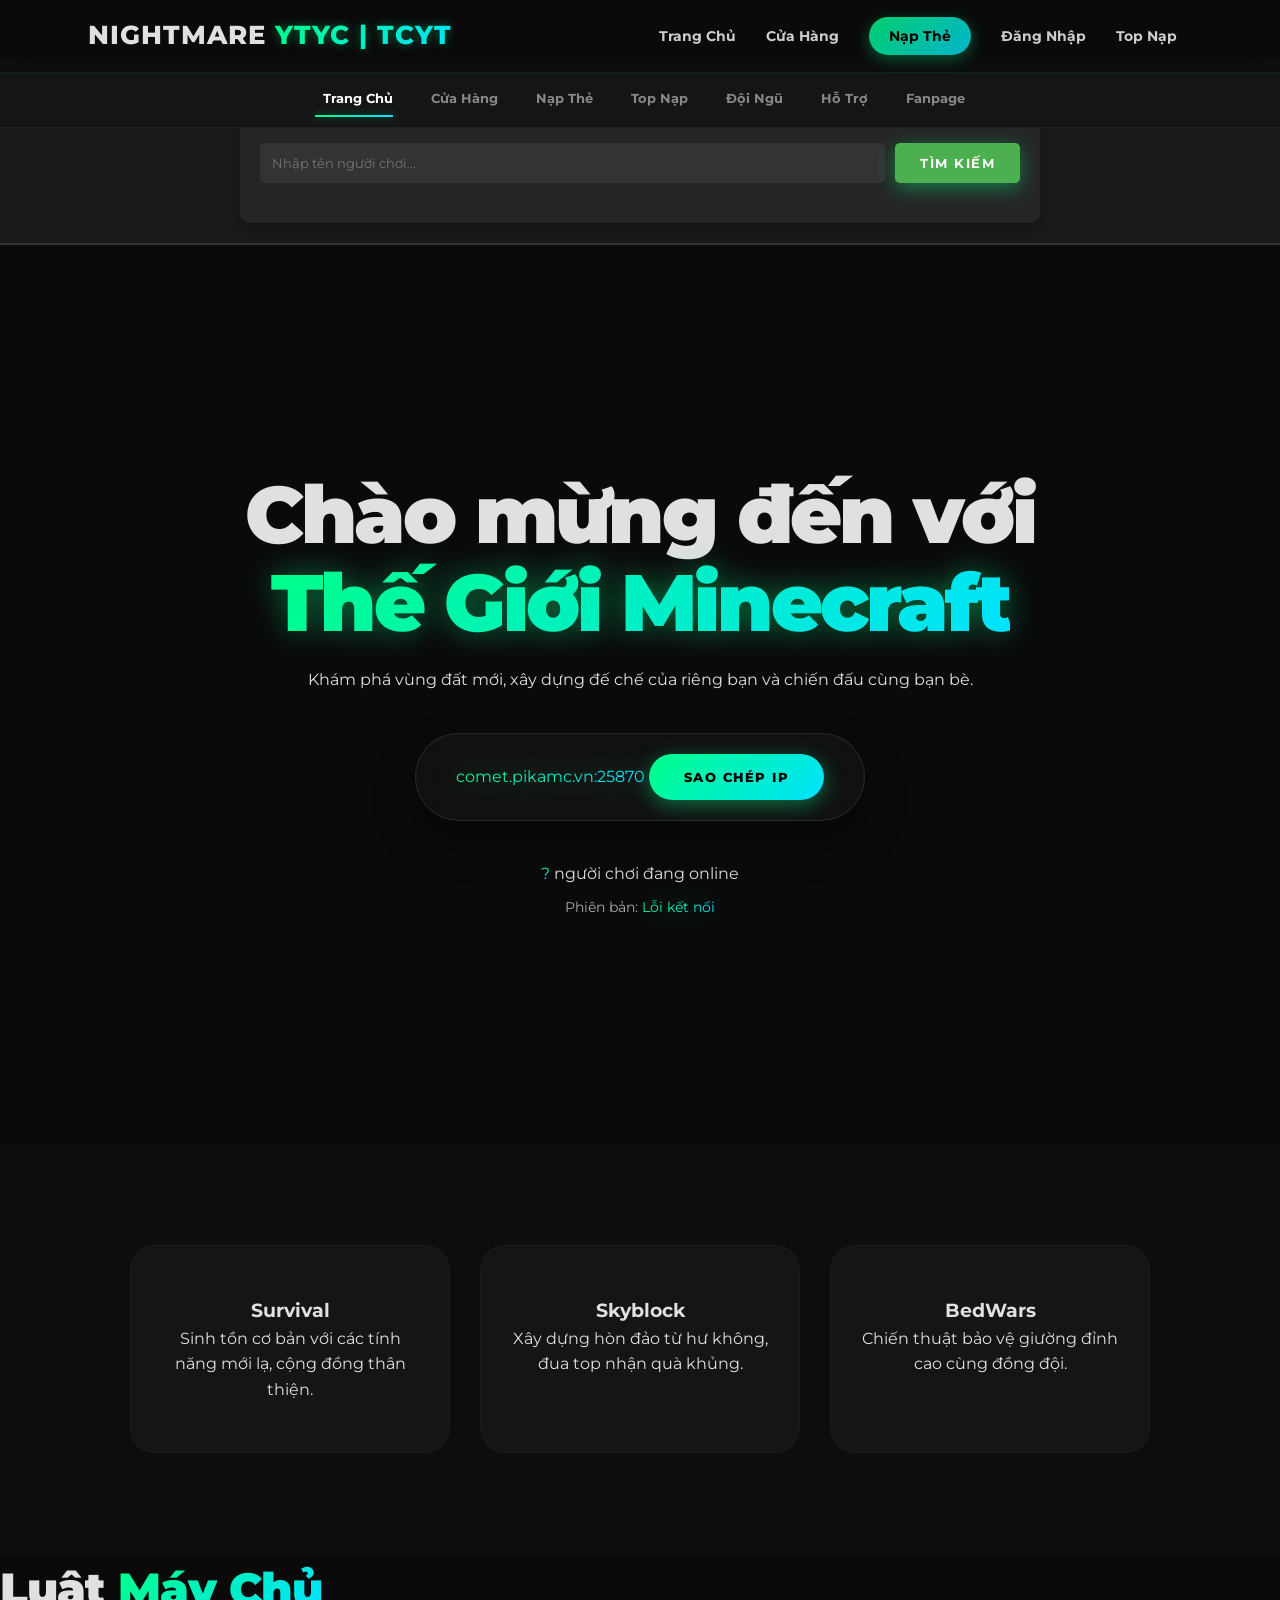
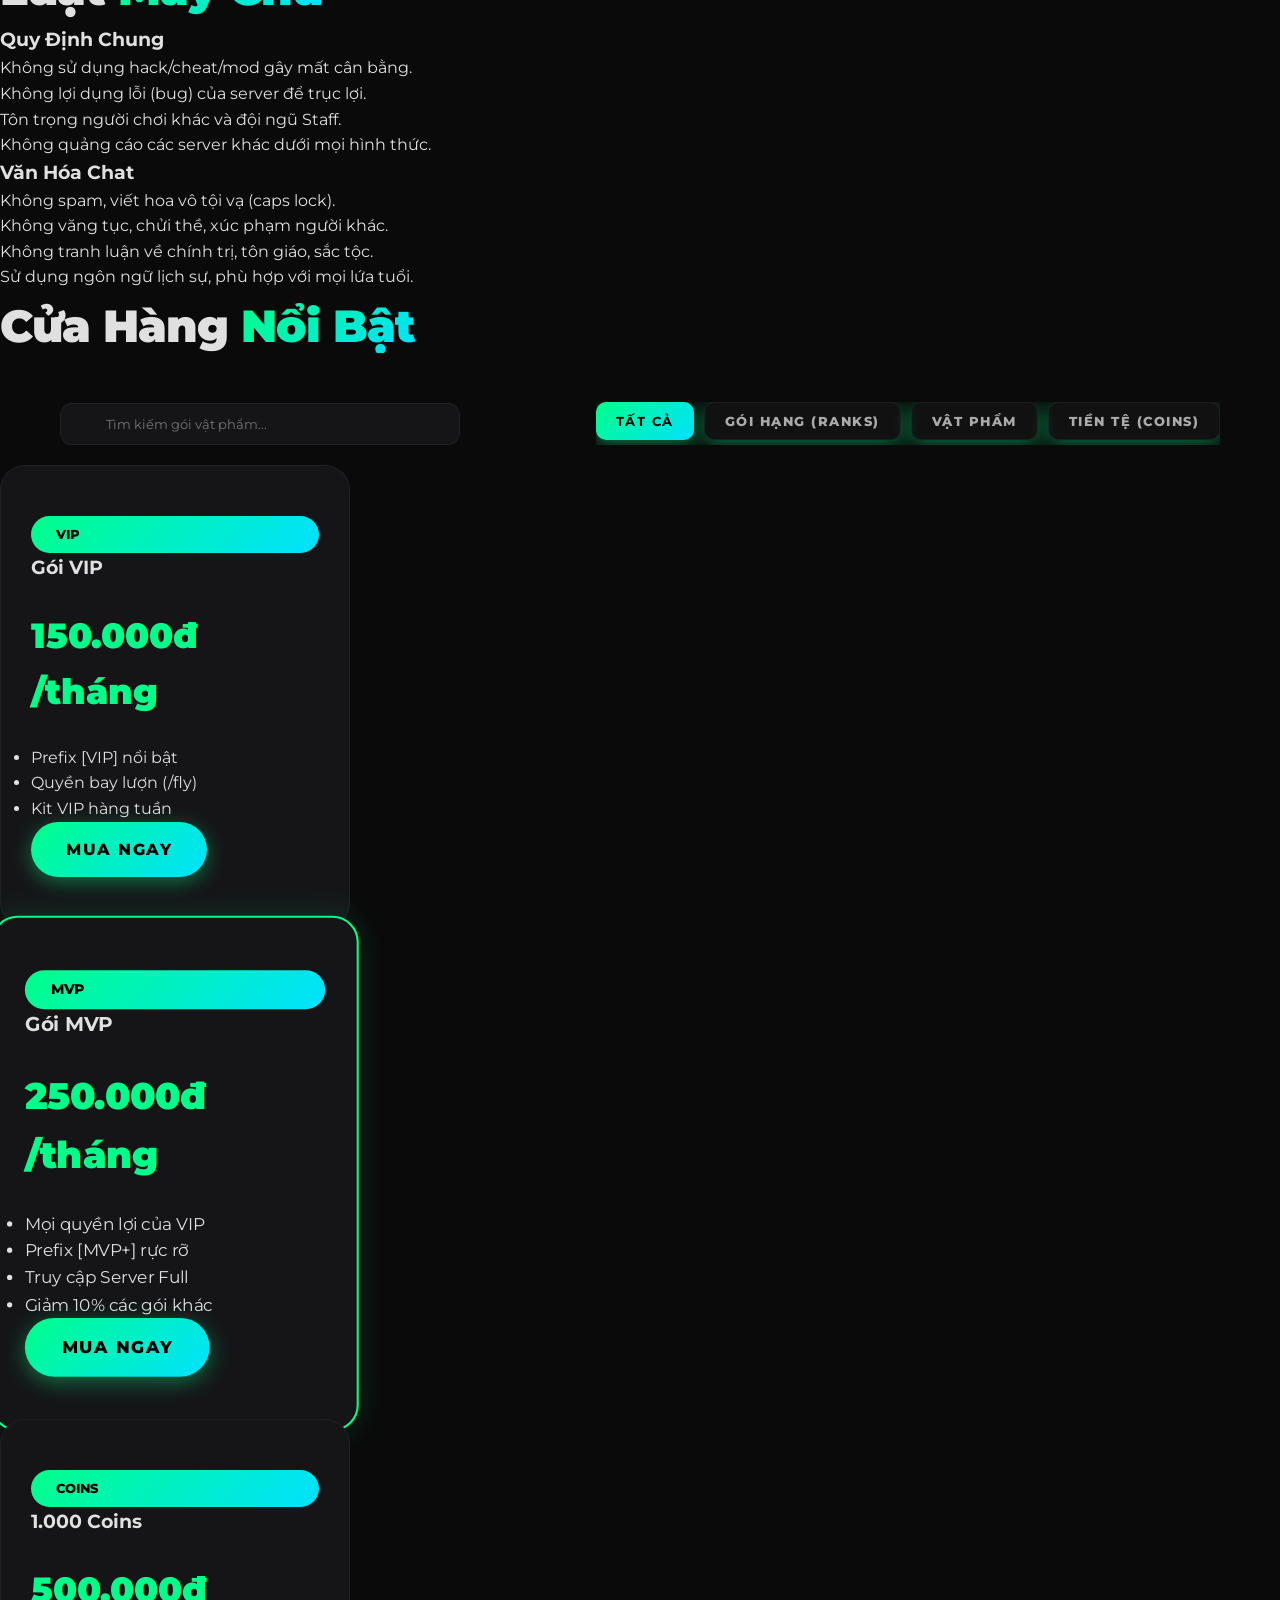
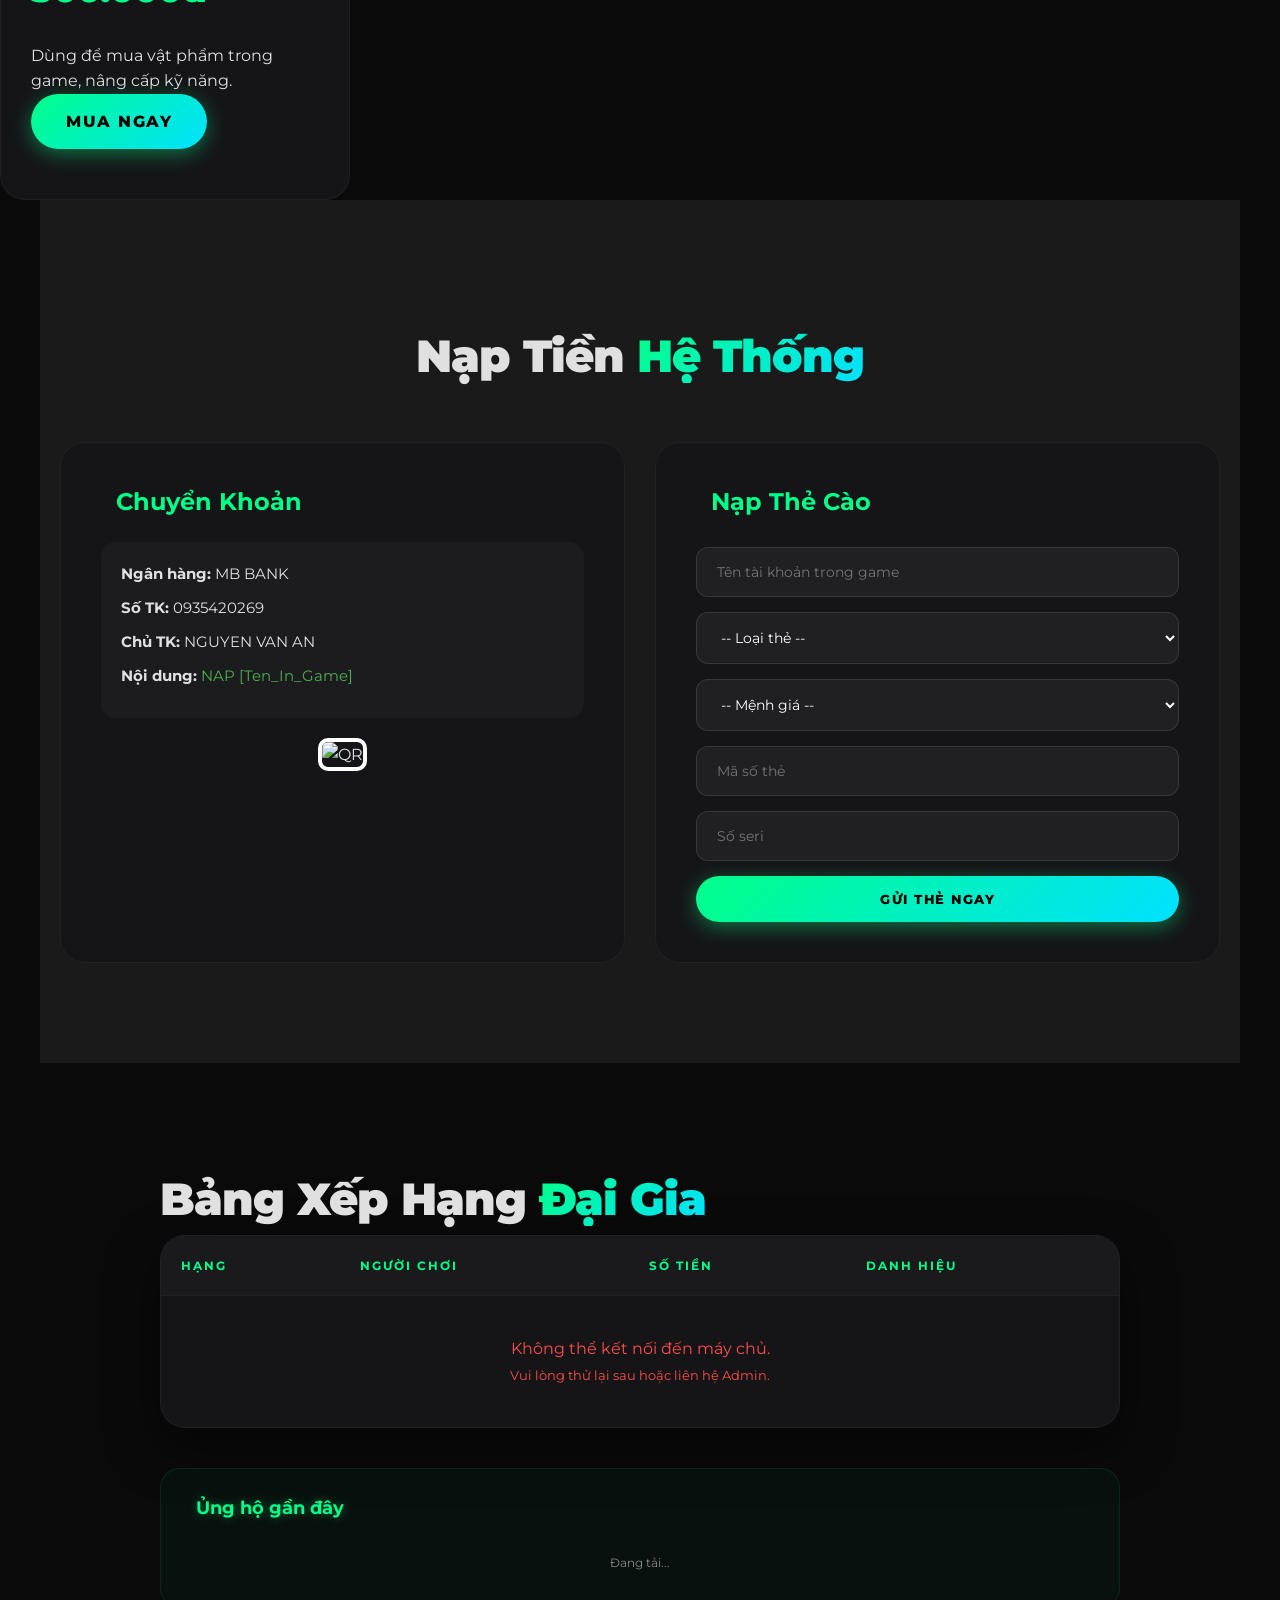
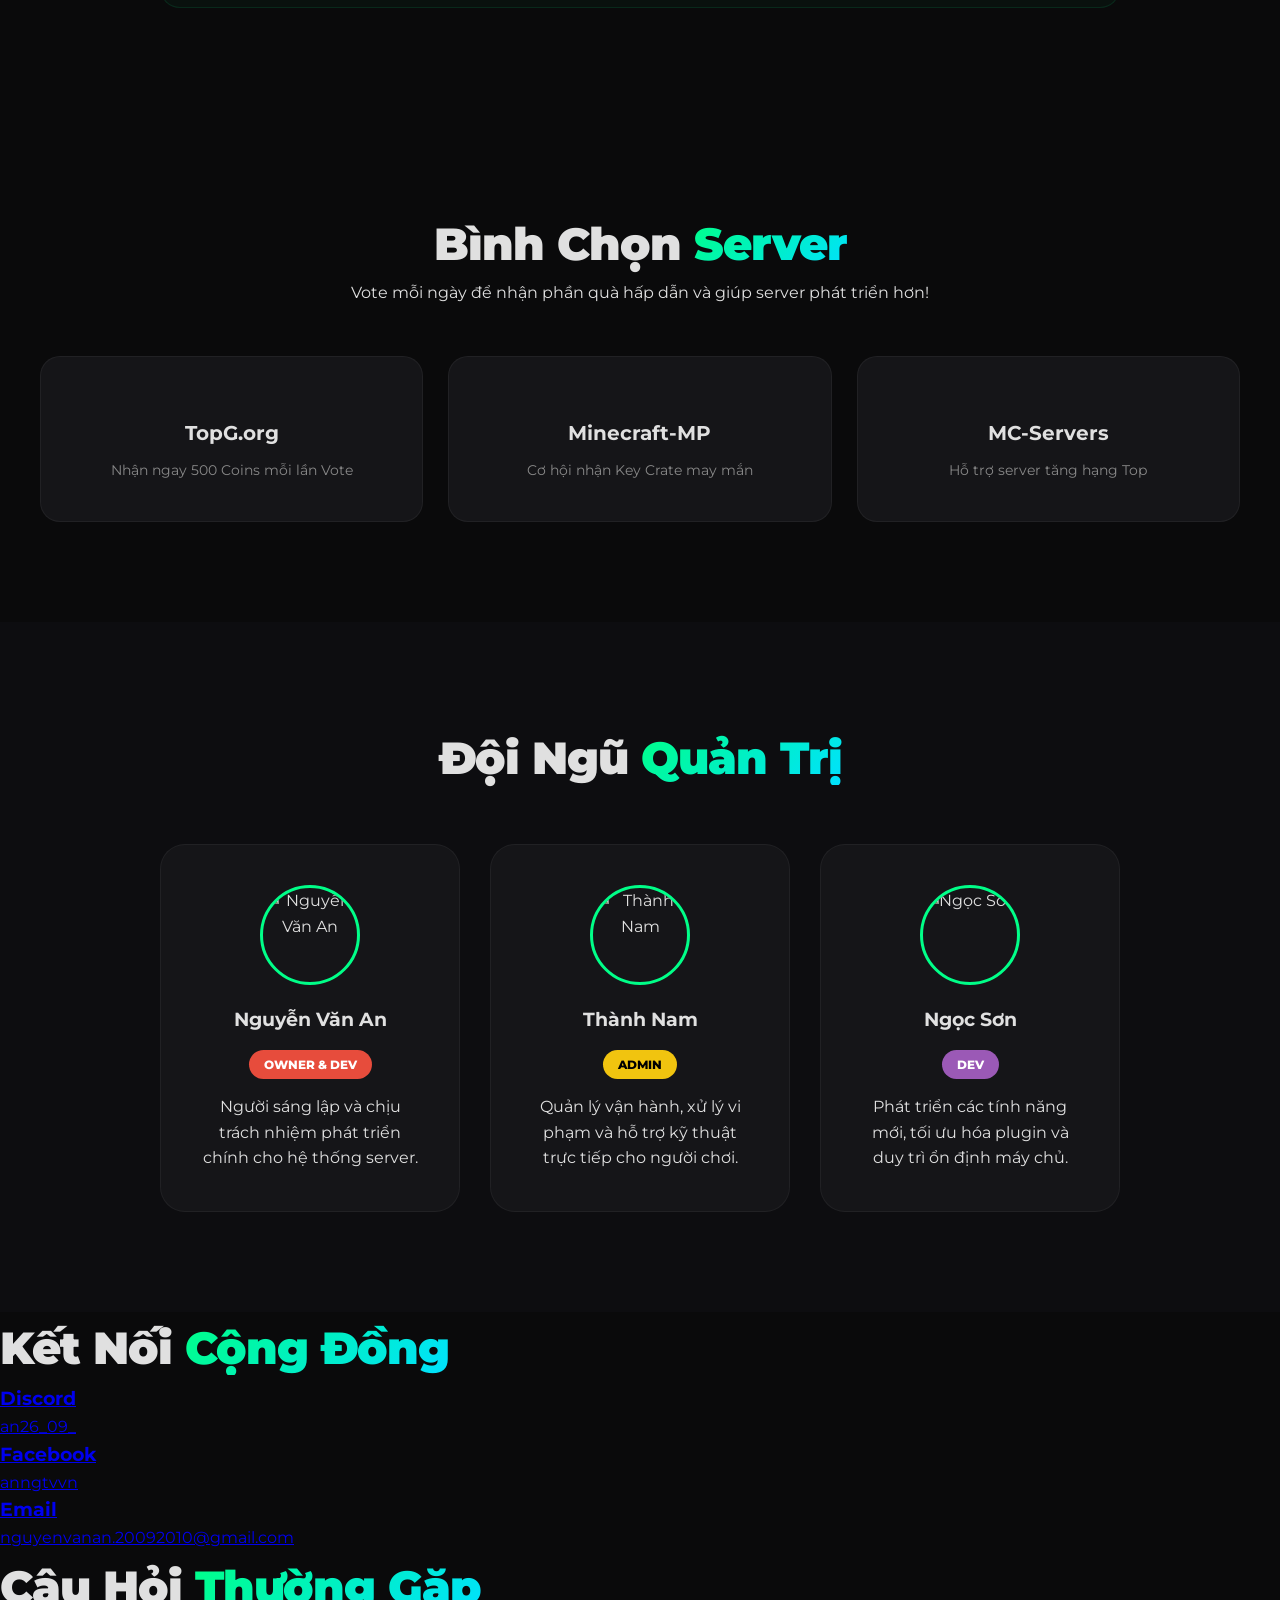
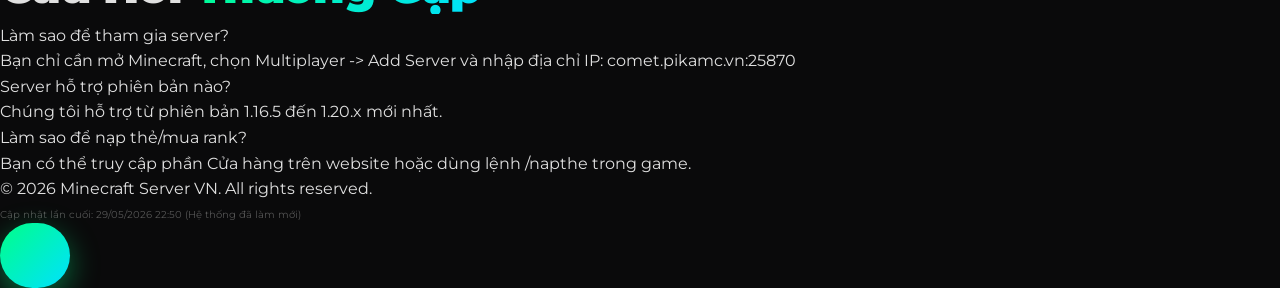
==== commit 9412167a: "Update last updated timestamp (29/05/2026)" ====
--- a/index.html
+++ b/index.html
@@ -86,6 +86,24 @@
                     <i class="fas fa-credit-card"></i>
                     <span class="stat-label">Tổng đã nạp</span>
                     <span id="profile-total" class="stat-value">0đ</span>
+                </div>
+            </div>
+            
+            <div class="profile-history">
+                <h3><i class="fas fa-history"></i> Lịch sử nạp cá nhân</h3>
+                <div class="history-table-wrapper">
+                    <table id="personal-history-table">
+                        <thead>
+                            <tr>
+                                <th>Ngày</th>
+                                <th>Số tiền</th>
+                                <th>Trạng thái</th>
+                            </tr>
+                        </thead>
+                        <tbody id="personal-history-body">
+                            <!-- Dữ liệu sẽ nạp vào đây -->
+                        </tbody>
+                    </table>
                 </div>
             </div>
         </div>
@@ -395,7 +413,7 @@
 
     <footer>
         <p>&copy; 2026 Minecraft Server VN. All rights reserved.</p>
-        <p style="font-size: 10px; color: #555; margin-top: 5px;">Cập nhật lần cuối: 26/05/2026 18:55 (Hệ thống đã làm mới)</p>
+        <p style="font-size: 10px; color: #555; margin-top: 5px;">Cập nhật lần cuối: 29/05/2026 22:50 (Hệ thống đã làm mới)</p>
     </footer>
 
     <button id="back-to-top" title="Lên đầu trang"><i class="fas fa-chevron-up"></i></button>
--- a/assets/css/style.css
+++ b/assets/css/style.css
@@ -1052,3 +1052,38 @@
     color: white;
     margin-top: 5px;
 }
+
+/* Profile History Styles */
+.profile-history {
+    margin-top: 30px;
+    padding-top: 20px;
+    border-top: 1px solid #333;
+}
+.profile-history h3 {
+    font-size: 18px;
+    margin-bottom: 15px;
+    color: #4CAF50;
+}
+.history-table-wrapper {
+    overflow-x: auto;
+}
+#personal-history-table {
+    width: 100%;
+    border-collapse: collapse;
+    text-align: left;
+}
+#personal-history-table th, #personal-history-table td {
+    padding: 12px;
+    border-bottom: 1px solid #333;
+}
+#personal-history-table th {
+    color: #888;
+    font-size: 14px;
+}
+#personal-history-table td {
+    font-size: 14px;
+}
+.status-success {
+    color: #4CAF50;
+    font-weight: bold;
+}
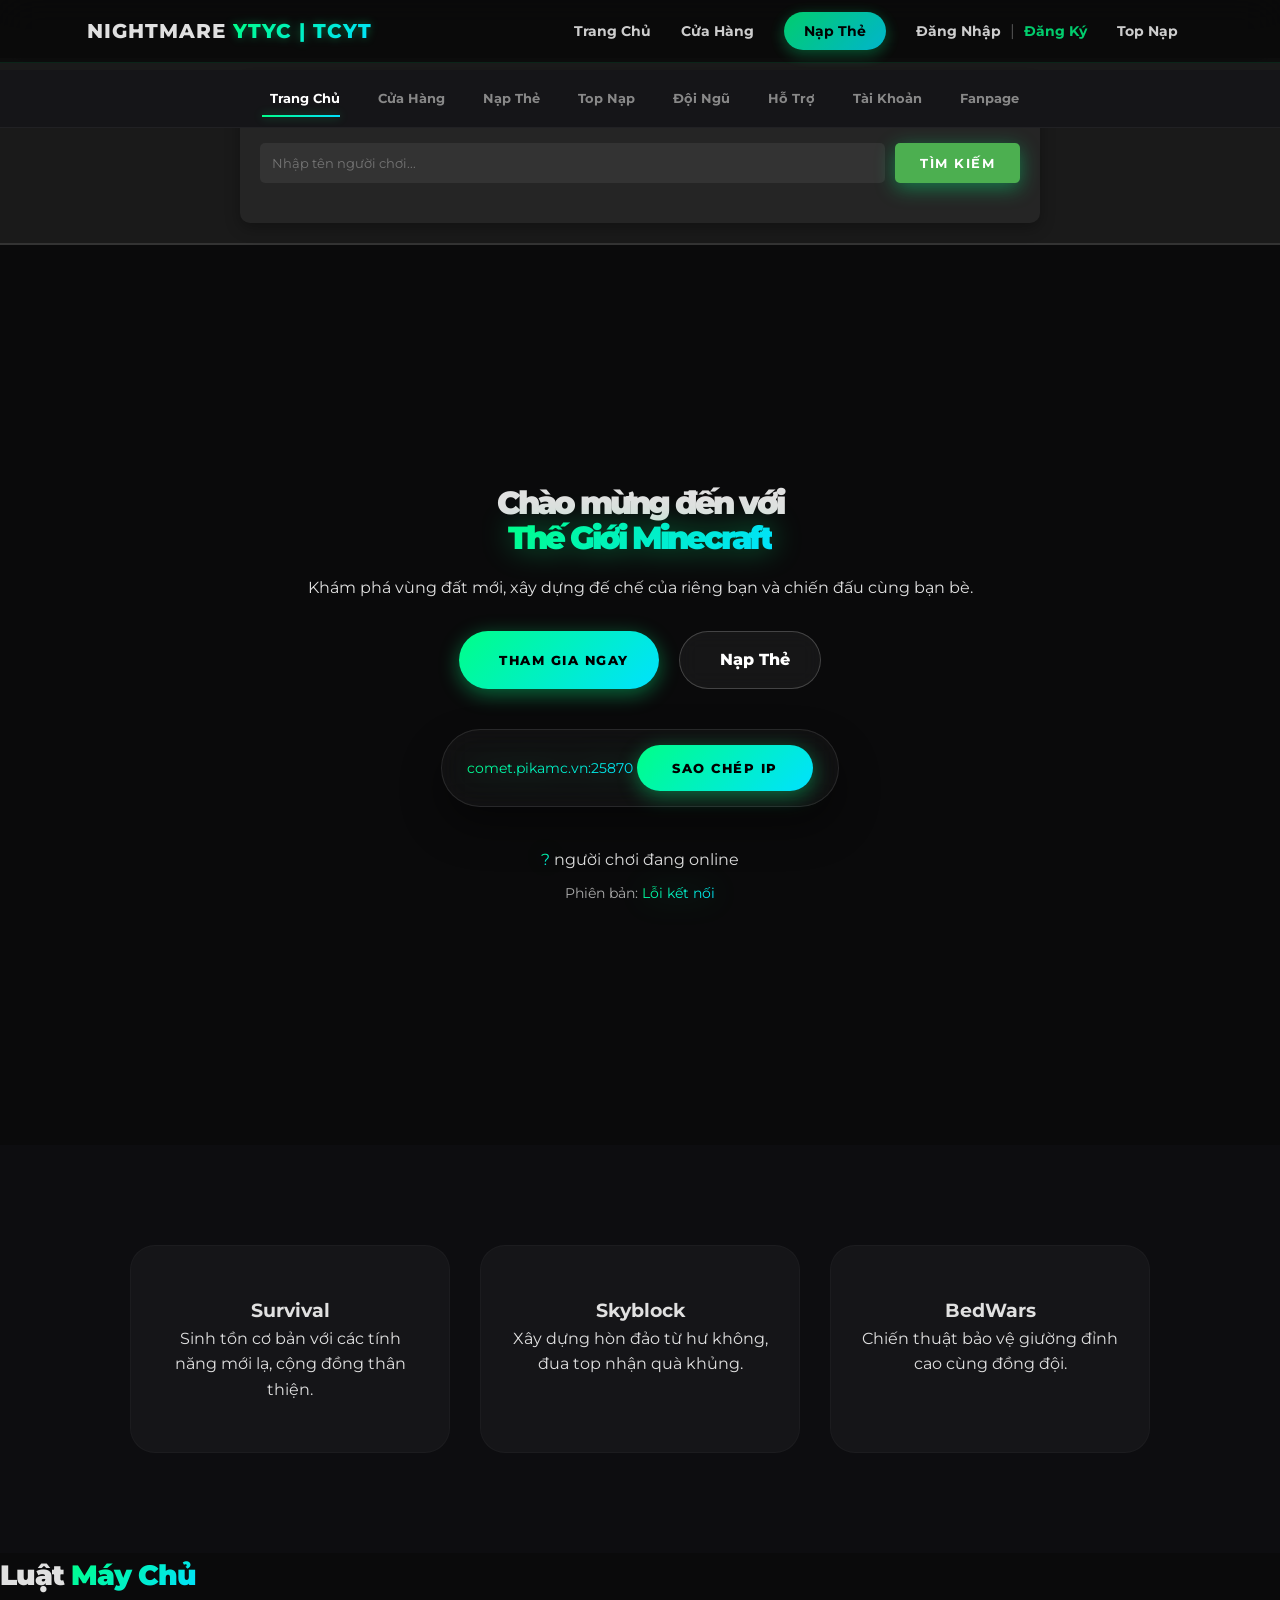
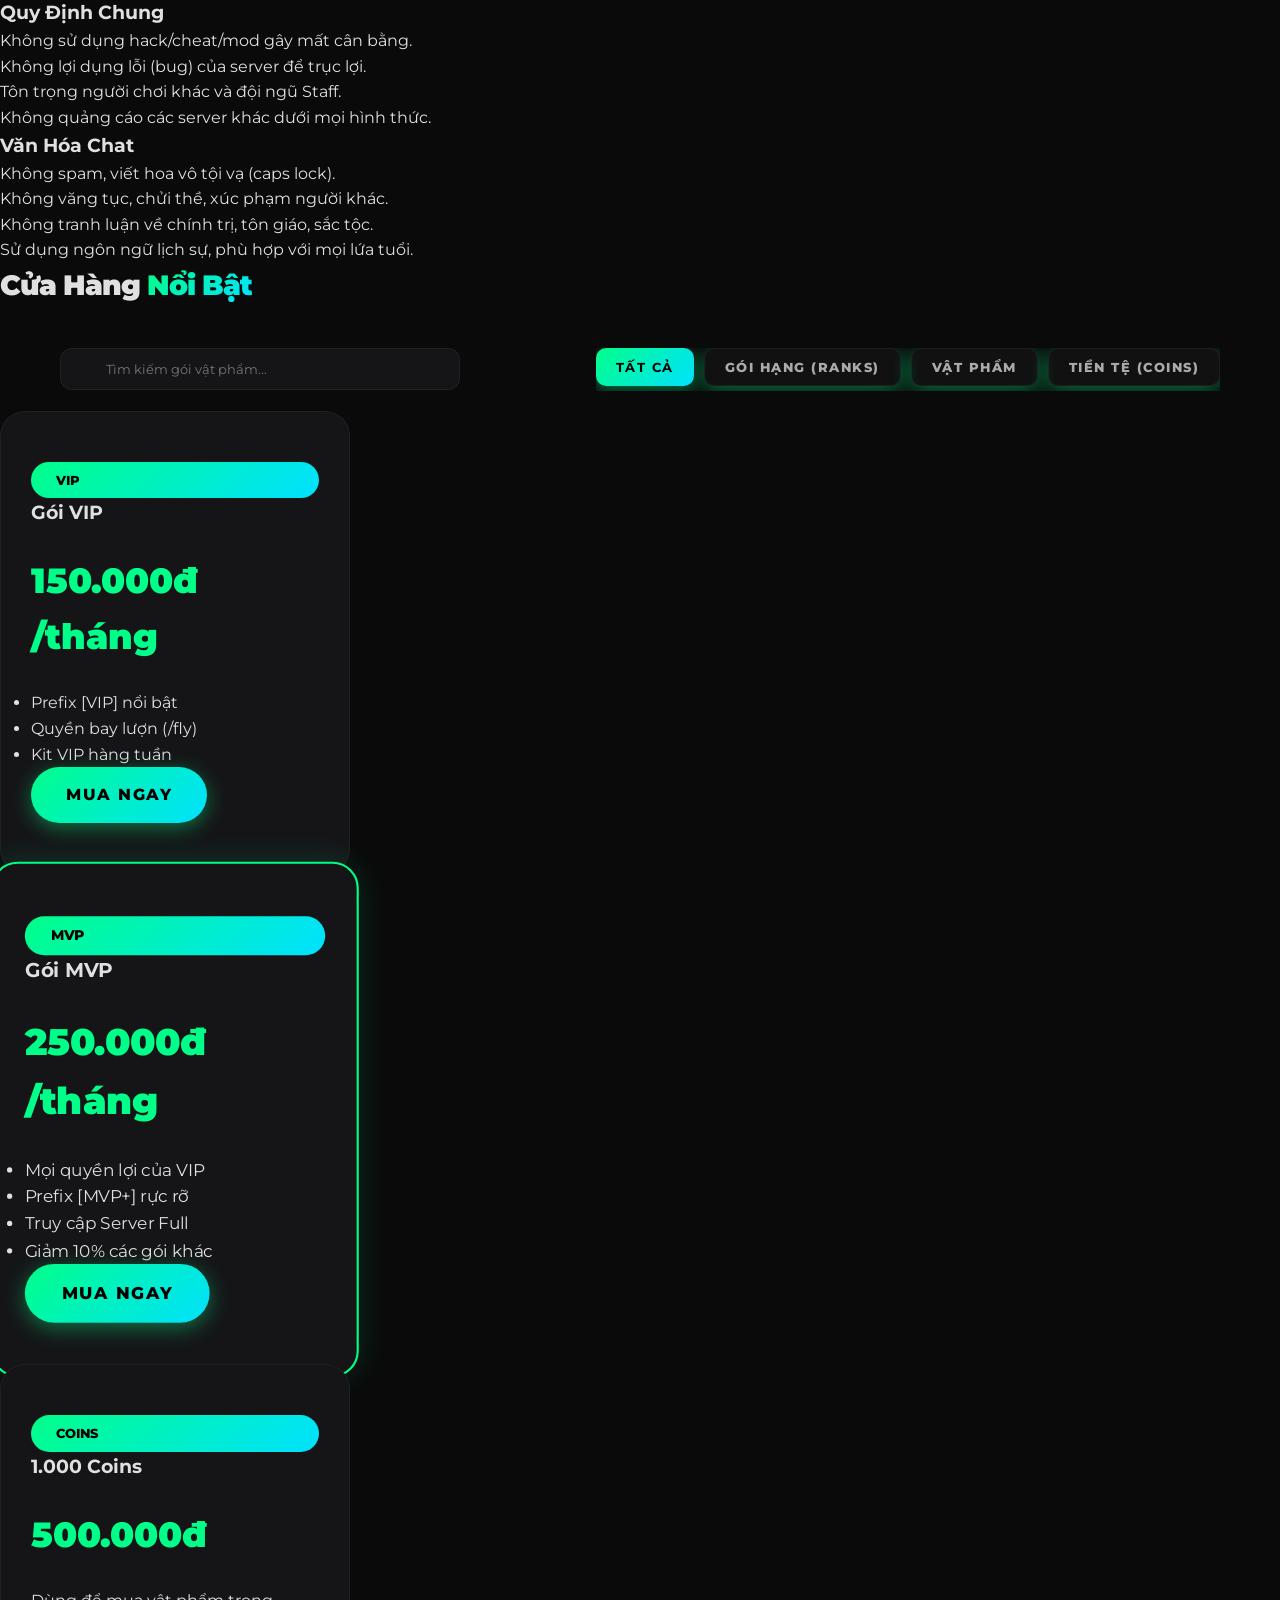
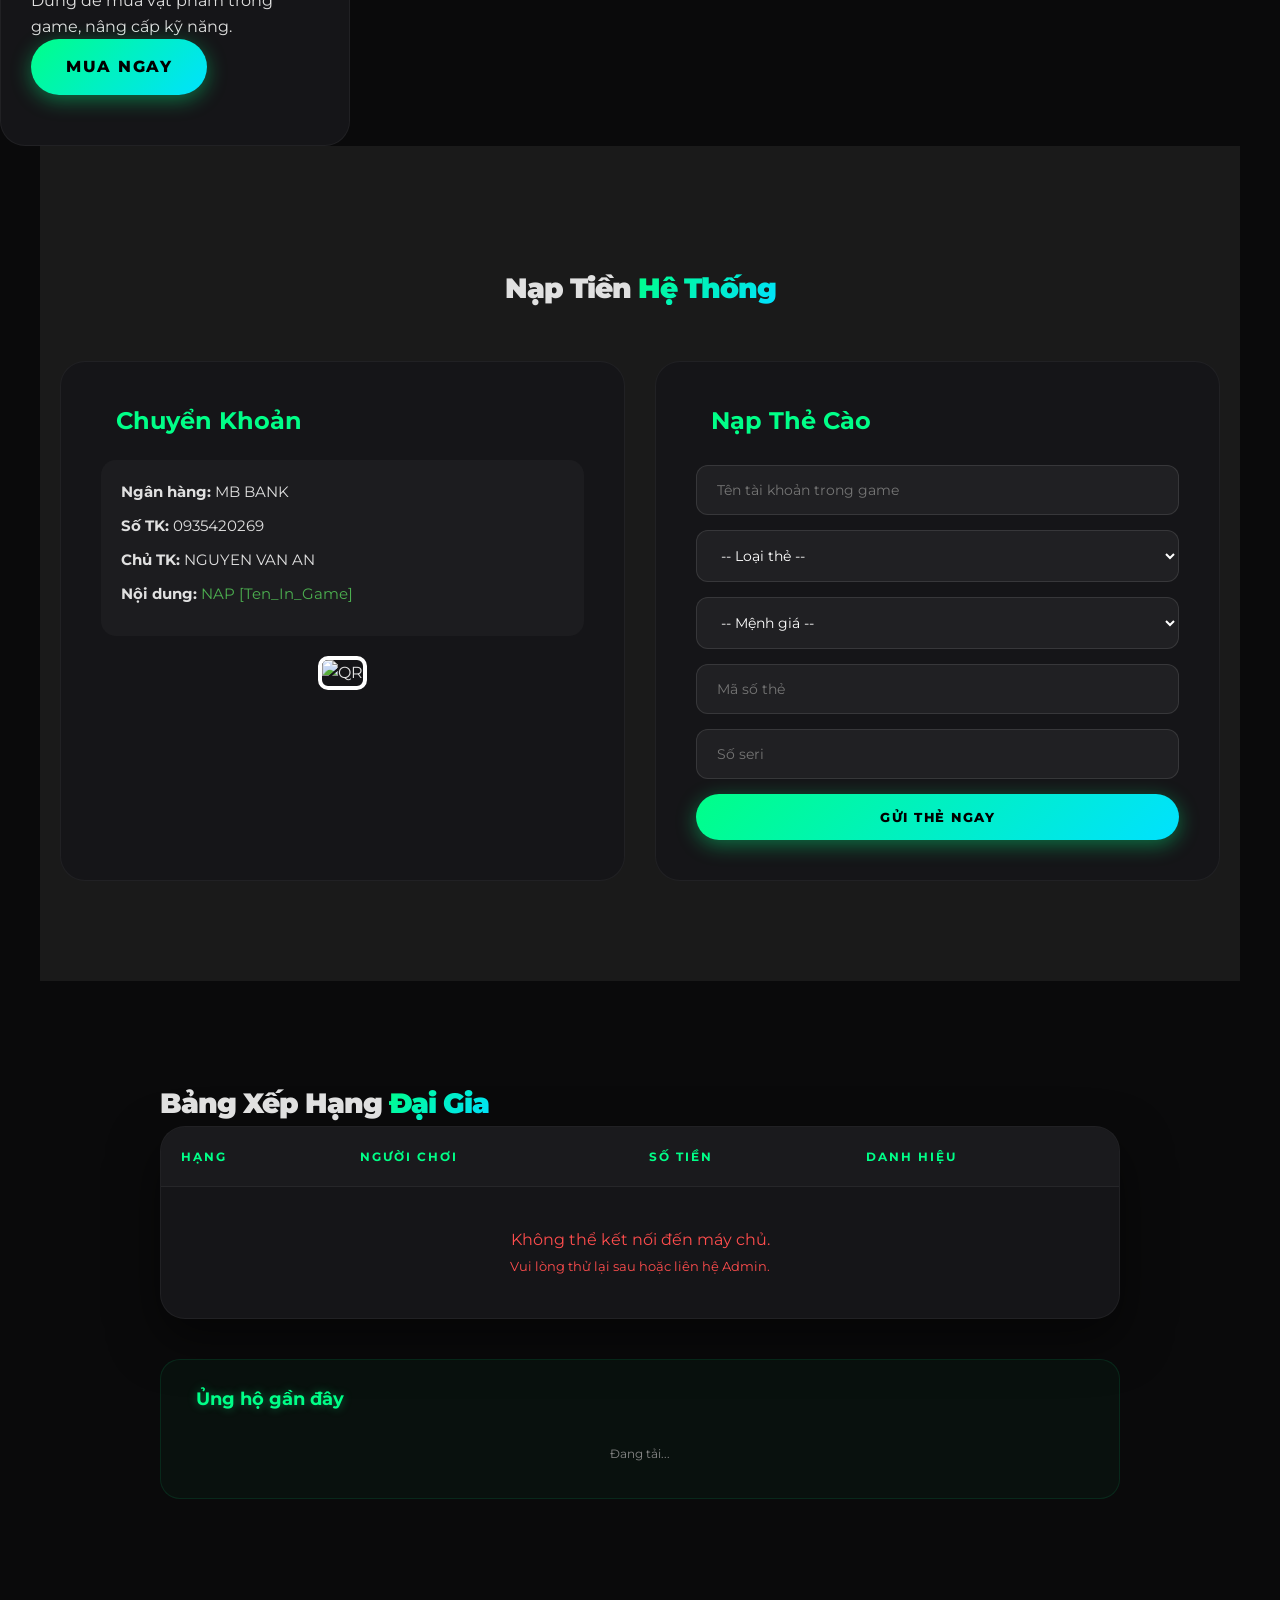
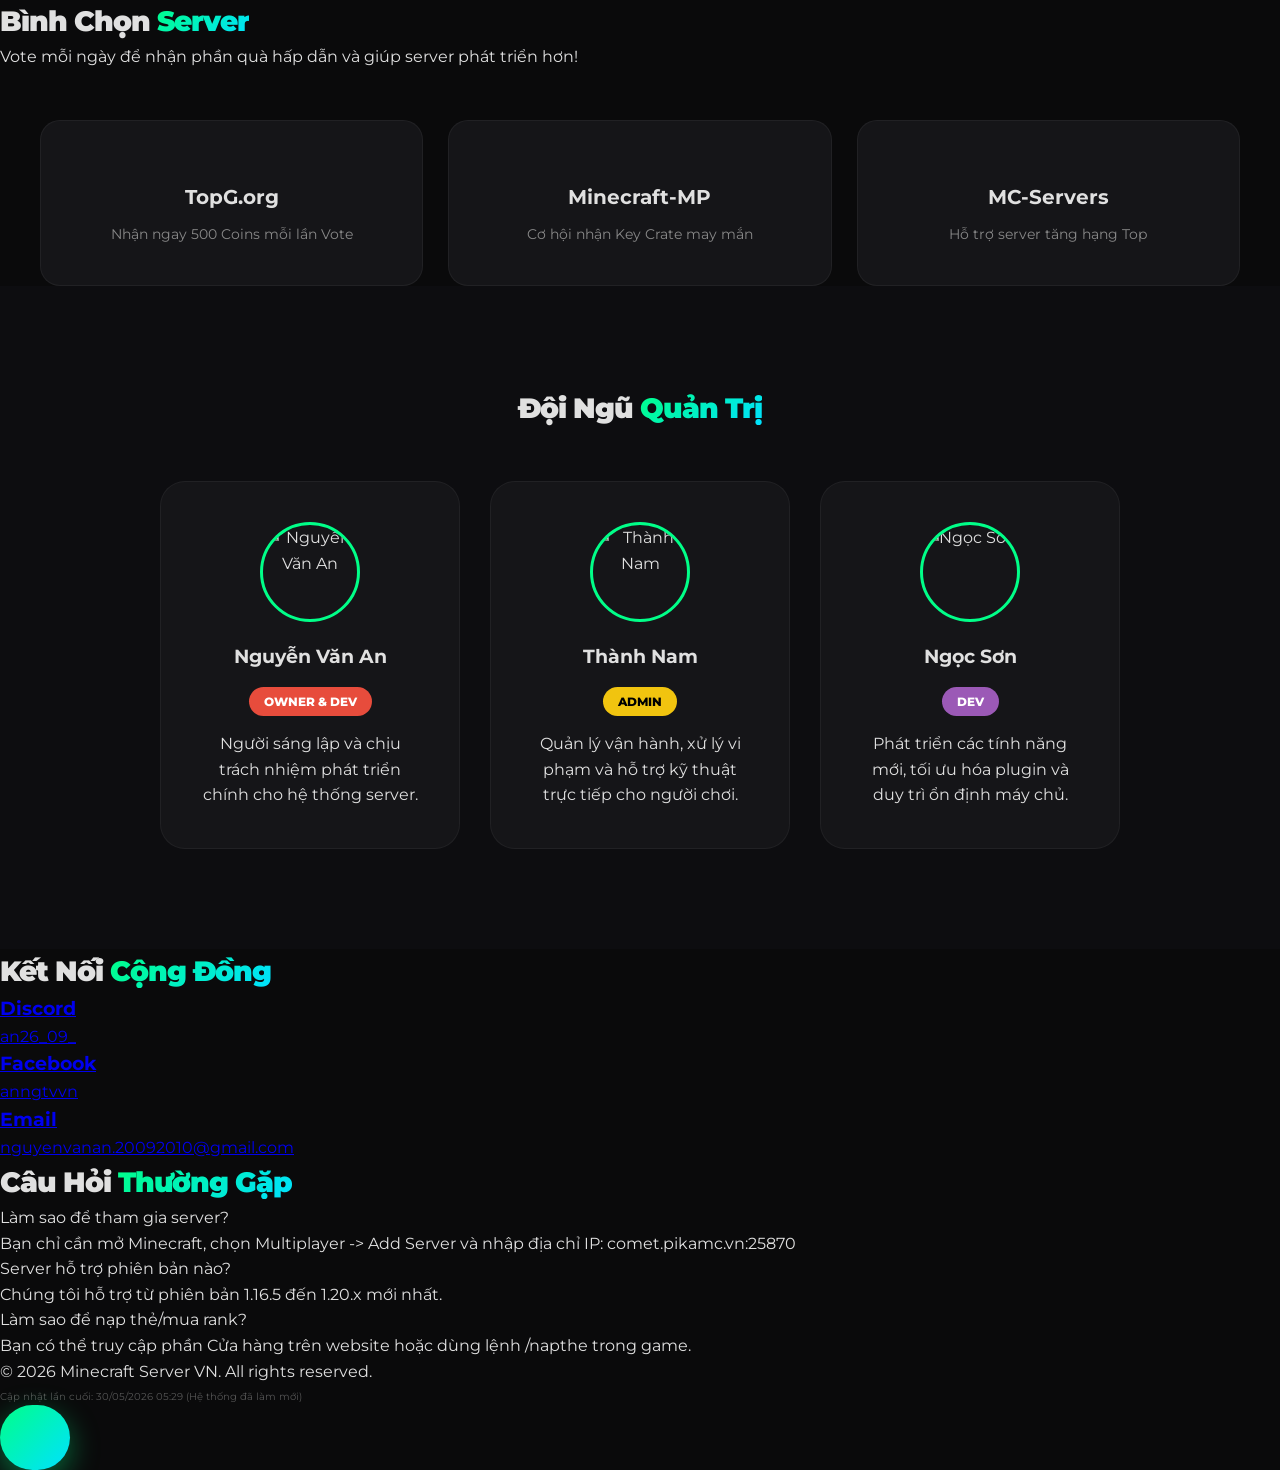
==== commit f381923a: "Update last updated timestamp (30/05/2026)" ====
--- a/index.html
+++ b/index.html
@@ -20,7 +20,11 @@
                 <li><a href="#store">Cửa Hàng</a></li>
                 <li><a href="#topup" class="nav-topup">Nạp Thẻ</a></li>
                 <li id="nav-user-info" style="display: none;"><a href="#profile" class="user-link"><i class="fas fa-user-circle"></i> <span id="nav-username">Cá nhân</span></a></li>
-                <li id="nav-login-btn"><a href="javascript:void(0)" onclick="openAuthModal('login')">Đăng Nhập</a></li>
+                <li id="nav-login-btn">
+                    <a href="javascript:void(0)" onclick="openAuthModal('login')">Đăng Nhập</a>
+                    <span style="color: rgba(255,255,255,0.3); margin: 0 5px;">|</span>
+                    <a href="javascript:void(0)" onclick="openAuthModal('register')" style="color: var(--primary);">Đăng Ký</a>
+                </li>
                 <li><a href="#leaderboard">Top Nạp</a></li>
             </ul>
         </nav>
@@ -35,6 +39,7 @@
             <a href="#leaderboard" class="q-link"><i class="fas fa-trophy"></i> Top Nạp</a>
             <a href="#staff" class="q-link"><i class="fas fa-users"></i> Đội Ngũ</a>
             <a href="#contact" class="q-link"><i class="fas fa-headset"></i> Hỗ Trợ</a>
+            <a href="javascript:void(0)" onclick="openAuthModal('login')" class="q-link" id="q-nav-auth"><i class="fas fa-user"></i> Tài Khoản</a>
             <a href="https://facebook.com/anngtvvn" target="_blank" class="q-link"><i class="fab fa-facebook"></i> Fanpage</a>
         </div>
     </div>
@@ -148,6 +153,10 @@
             <div class="hero-content">
                 <h1>Chào mừng đến với <br><span>Thế Giới Minecraft</span></h1>
                 <p>Khám phá vùng đất mới, xây dựng đế chế của riêng bạn và chiến đấu cùng bạn bè.</p>
+                <div class="hero-actions" style="margin-top: 30px; display: flex; gap: 20px; justify-content: center;">
+                    <button class="hero-btn-primary" onclick="openAuthModal('register')"><i class="fas fa-sign-in-alt"></i> Tham Gia Ngay</button>
+                    <a href="#topup" class="hero-btn-secondary" style="text-decoration: none; display: flex; align-items: center; justify-content: center;"><i class="fas fa-credit-card"></i> Nạp Thẻ</a>
+                </div>
                 <div class="server-status">
                     <span id="ip-address">comet.pikamc.vn:25870</span>
                     <button onclick="copyIP()">Sao chép IP</button>
@@ -413,7 +422,7 @@
 
     <footer>
         <p>&copy; 2026 Minecraft Server VN. All rights reserved.</p>
-        <p style="font-size: 10px; color: #555; margin-top: 5px;">Cập nhật lần cuối: 29/05/2026 22:50 (Hệ thống đã làm mới)</p>
+        <p style="font-size: 10px; color: #555; margin-top: 5px;">Cập nhật lần cuối: 30/05/2026 05:29 (Hệ thống đã làm mới)</p>
     </footer>
 
     <button id="back-to-top" title="Lên đầu trang"><i class="fas fa-chevron-up"></i></button>
--- a/assets/css/style.css
+++ b/assets/css/style.css
@@ -542,7 +542,57 @@
     }
 }
 
+/* Hero Actions */
+.hero-btn-primary {
+    background: var(--gradient-neon);
+    color: #000;
+    border: none;
+    padding: 15px 30px;
+    border-radius: 50px;
+    font-weight: 800;
+    cursor: pointer;
+    display: flex;
+    align-items: center;
+    gap: 10px;
+    transition: 0.3s;
+    box-shadow: 0 5px 20px var(--primary-glow);
+}
+
+.hero-btn-primary:hover {
+    transform: translateY(-3px);
+    box-shadow: 0 8px 25px var(--primary-glow);
+}
+
+.hero-btn-secondary {
+    background: rgba(255, 255, 255, 0.05);
+    color: #fff;
+    border: 1px solid rgba(255, 255, 255, 0.2);
+    padding: 15px 30px;
+    border-radius: 50px;
+    font-weight: 800;
+    cursor: pointer;
+    display: flex;
+    align-items: center;
+    gap: 10px;
+    transition: 0.3s;
+    backdrop-filter: blur(10px);
+}
+
+.hero-btn-secondary:hover {
+    background: rgba(255, 255, 255, 0.1);
+    transform: translateY(-3px);
+}
+
 @media (max-width: 480px) {
+    .hero-actions {
+        flex-direction: column;
+        width: 100%;
+        max-width: 250px;
+        margin-left: auto;
+        margin-right: auto;
+    }
+}
+
     .hero-content h1 {
         font-size: 32px;
     }
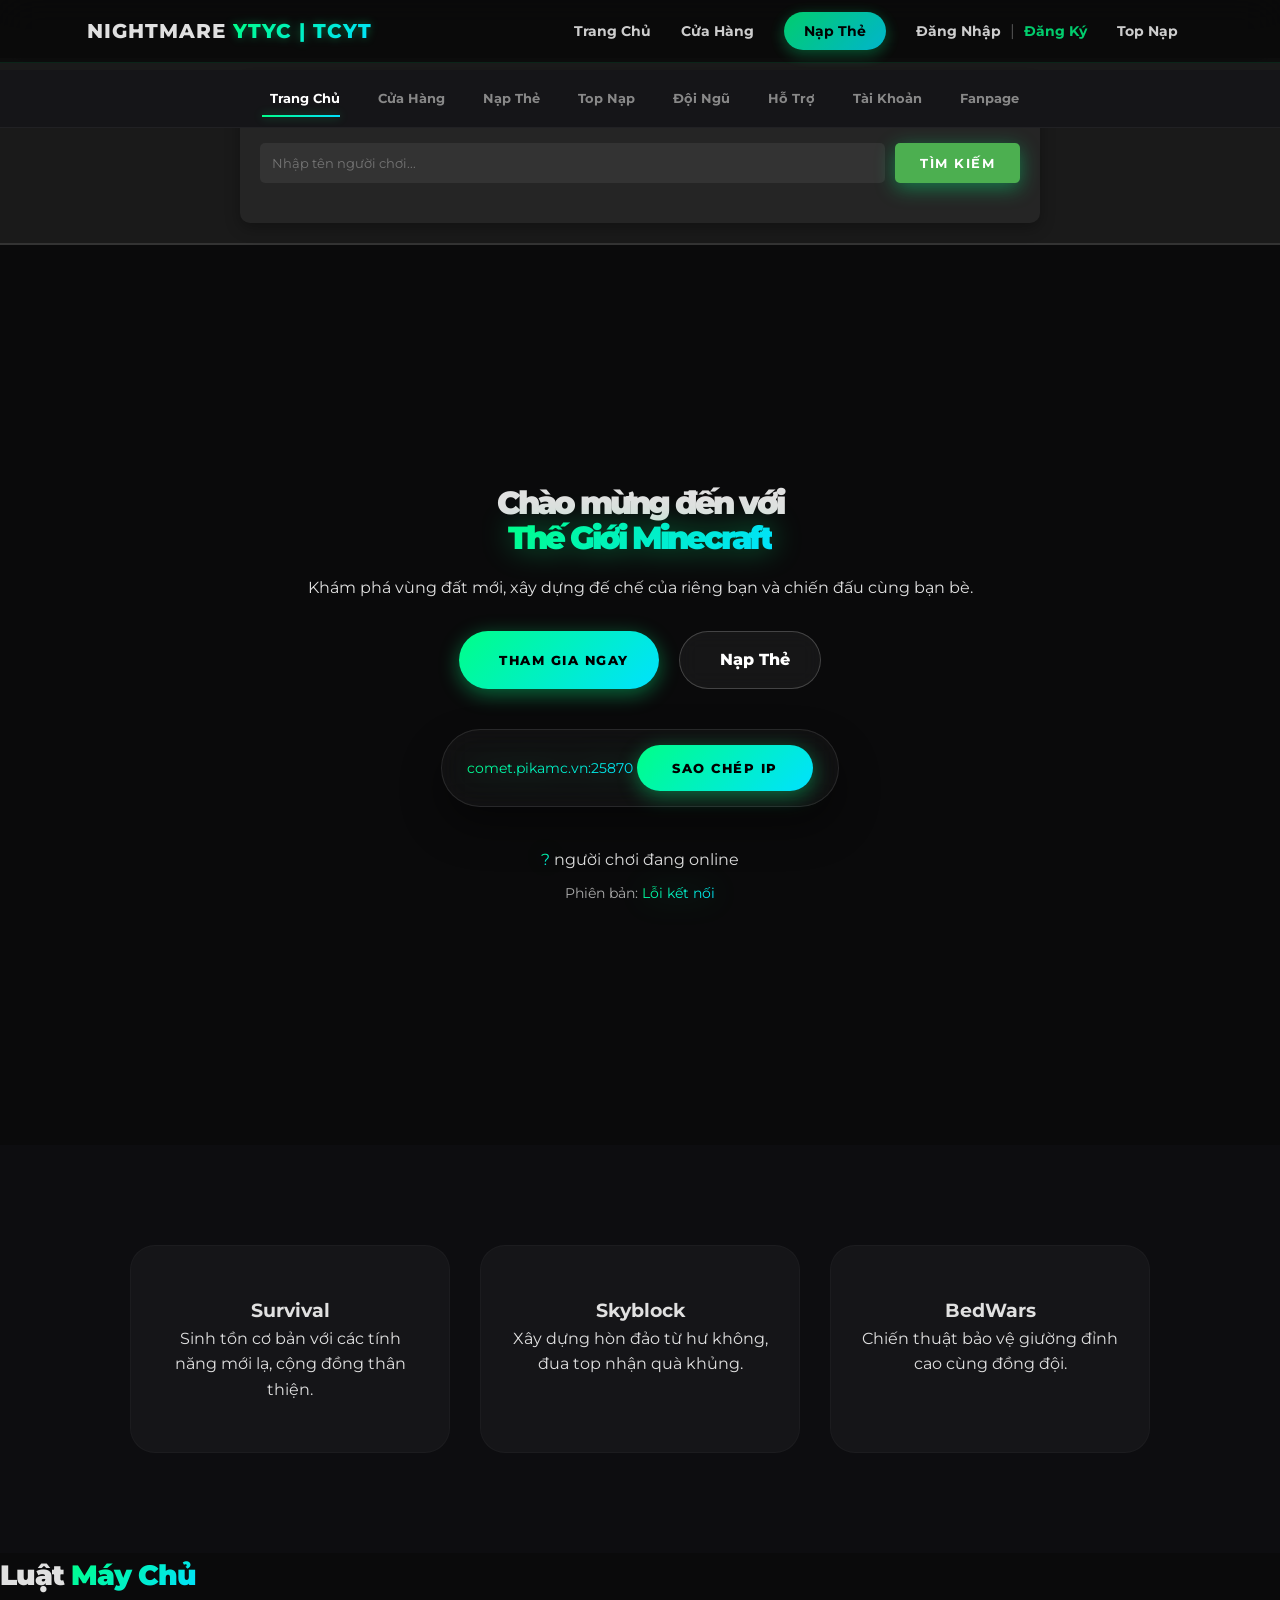
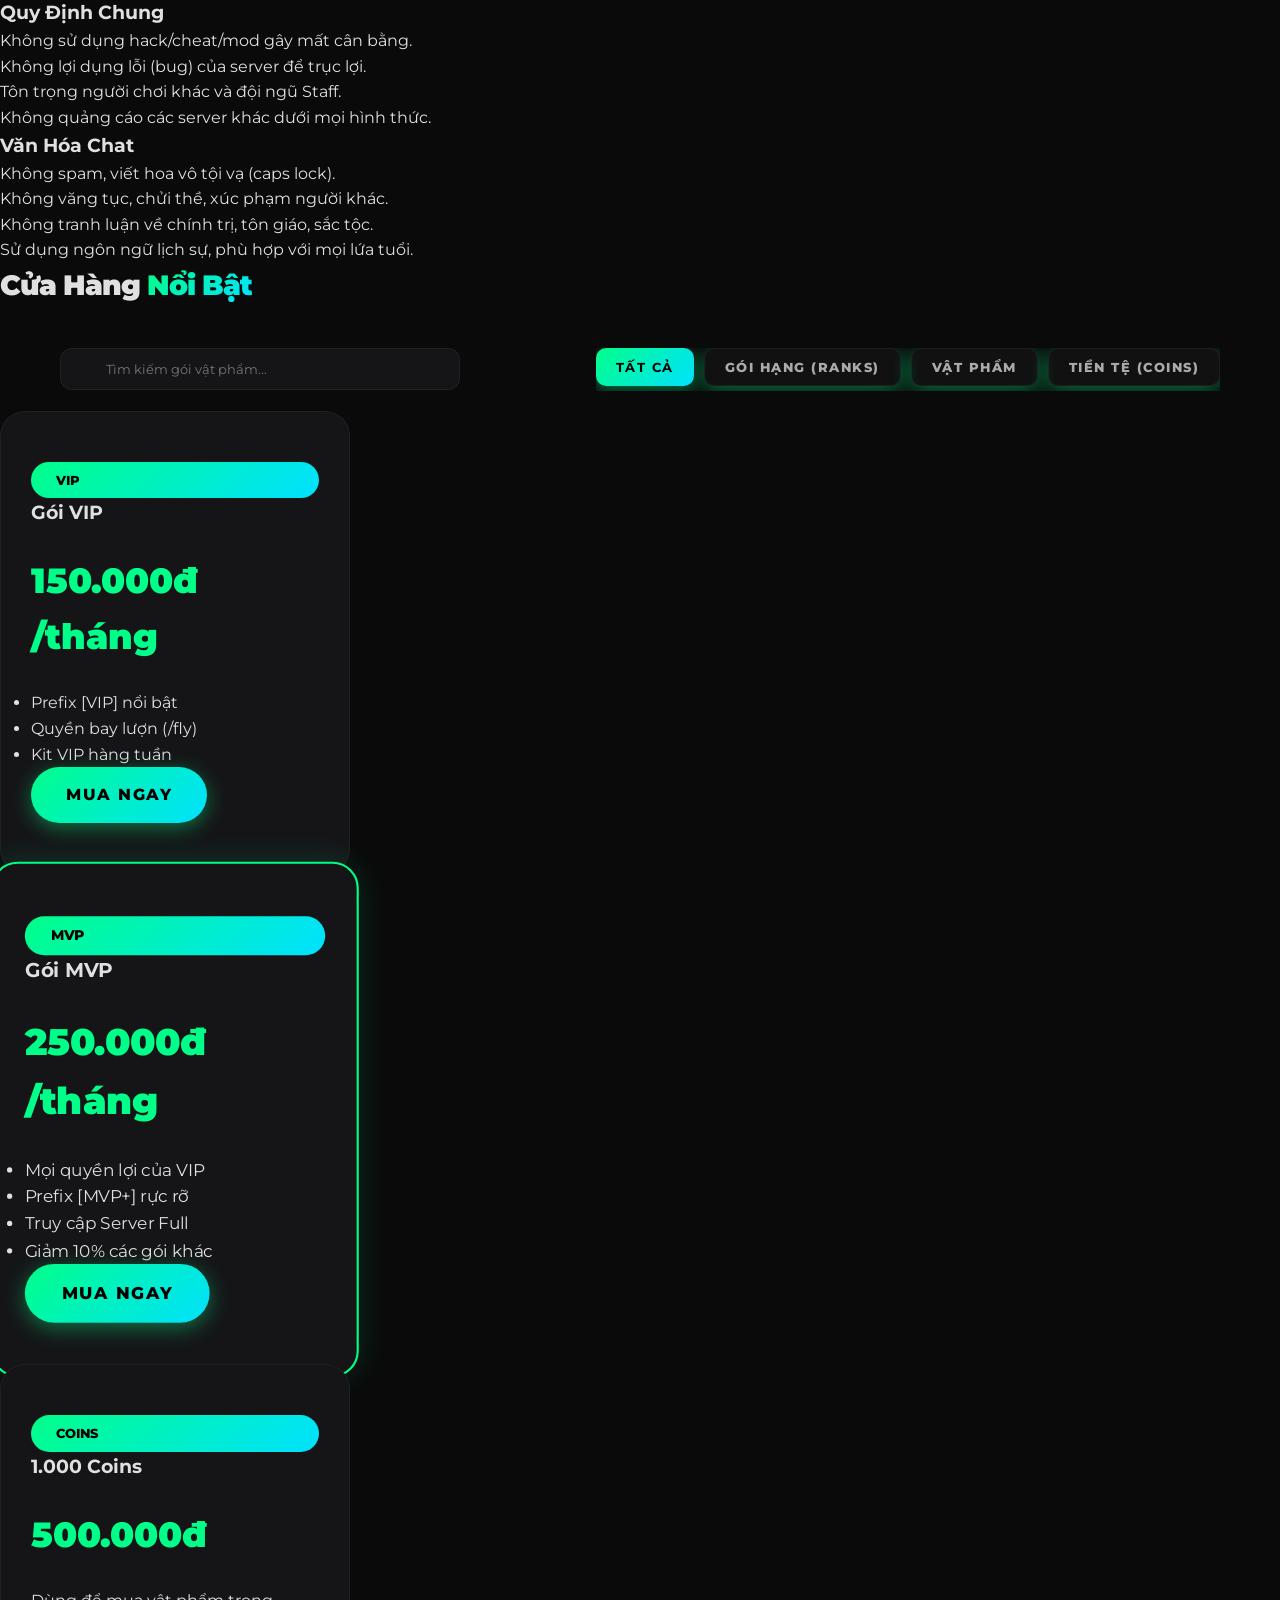
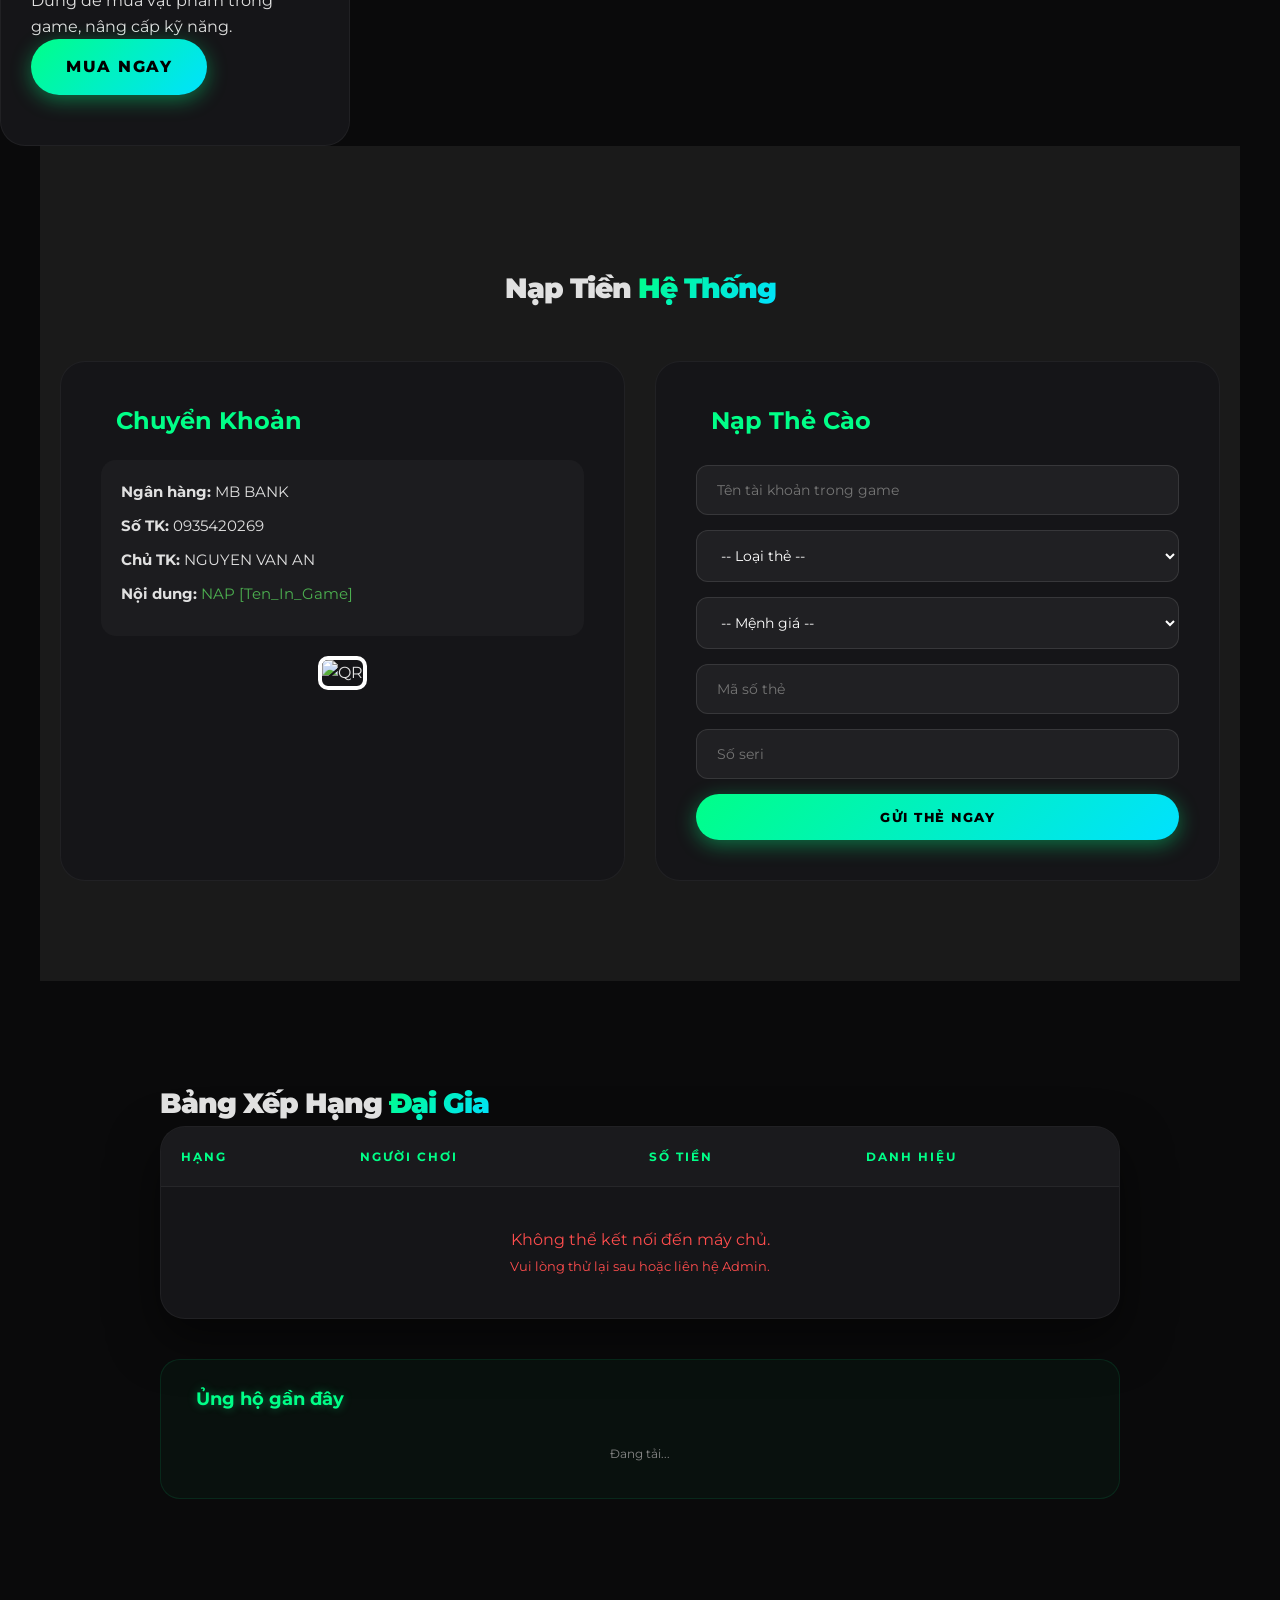
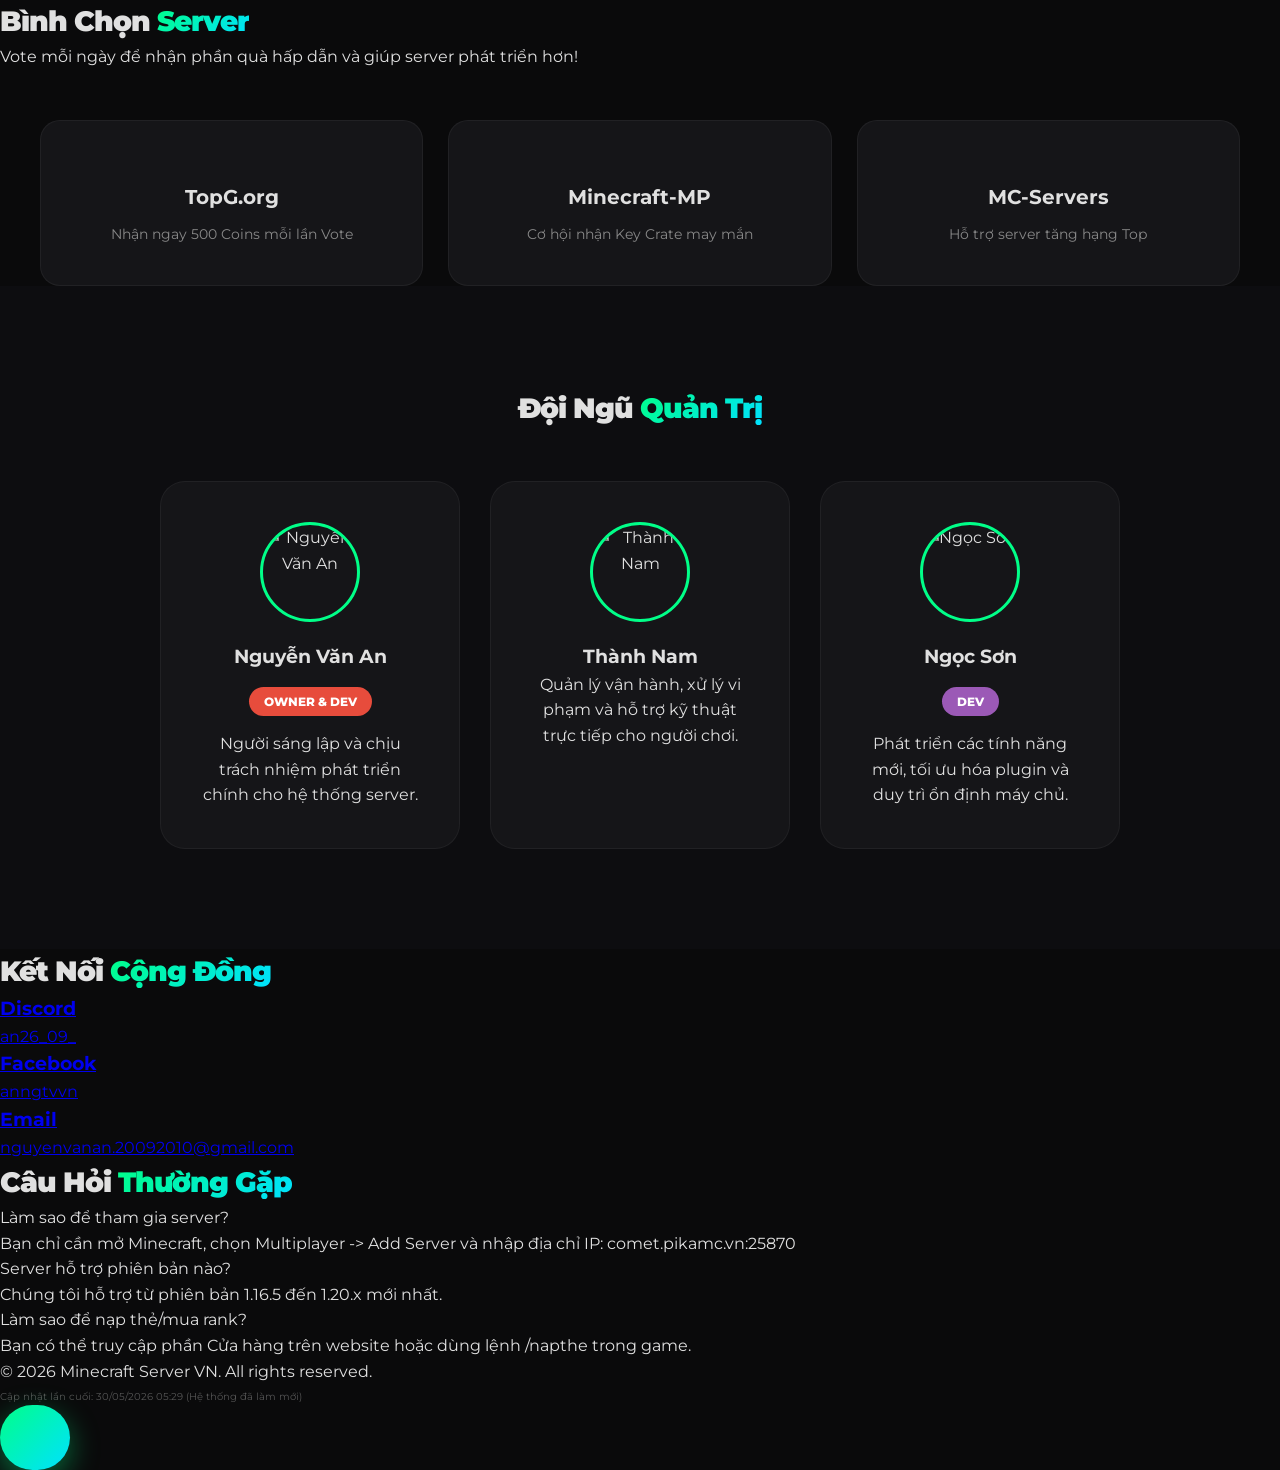
==== commit 666cdaf3: "fix: xoá badge Admin của Thành Nam trong phần đội ngũ" ====
--- a/index.html
+++ b/index.html
@@ -369,7 +369,6 @@
                 <div class="staff-card">
                     <div class="staff-img"><img src="https://crafatar.com/avatars/606e2cbd-028a-4db0-97d3-570720444c12?size=100&overlay" alt="Thành Nam"></div>
                     <h3>Thành Nam</h3>
-                    <p class="role admin">Admin</p>
                     <p>Quản lý vận hành, xử lý vi phạm và hỗ trợ kỹ thuật trực tiếp cho người chơi.</p>
                 </div>
                 <div class="staff-card">
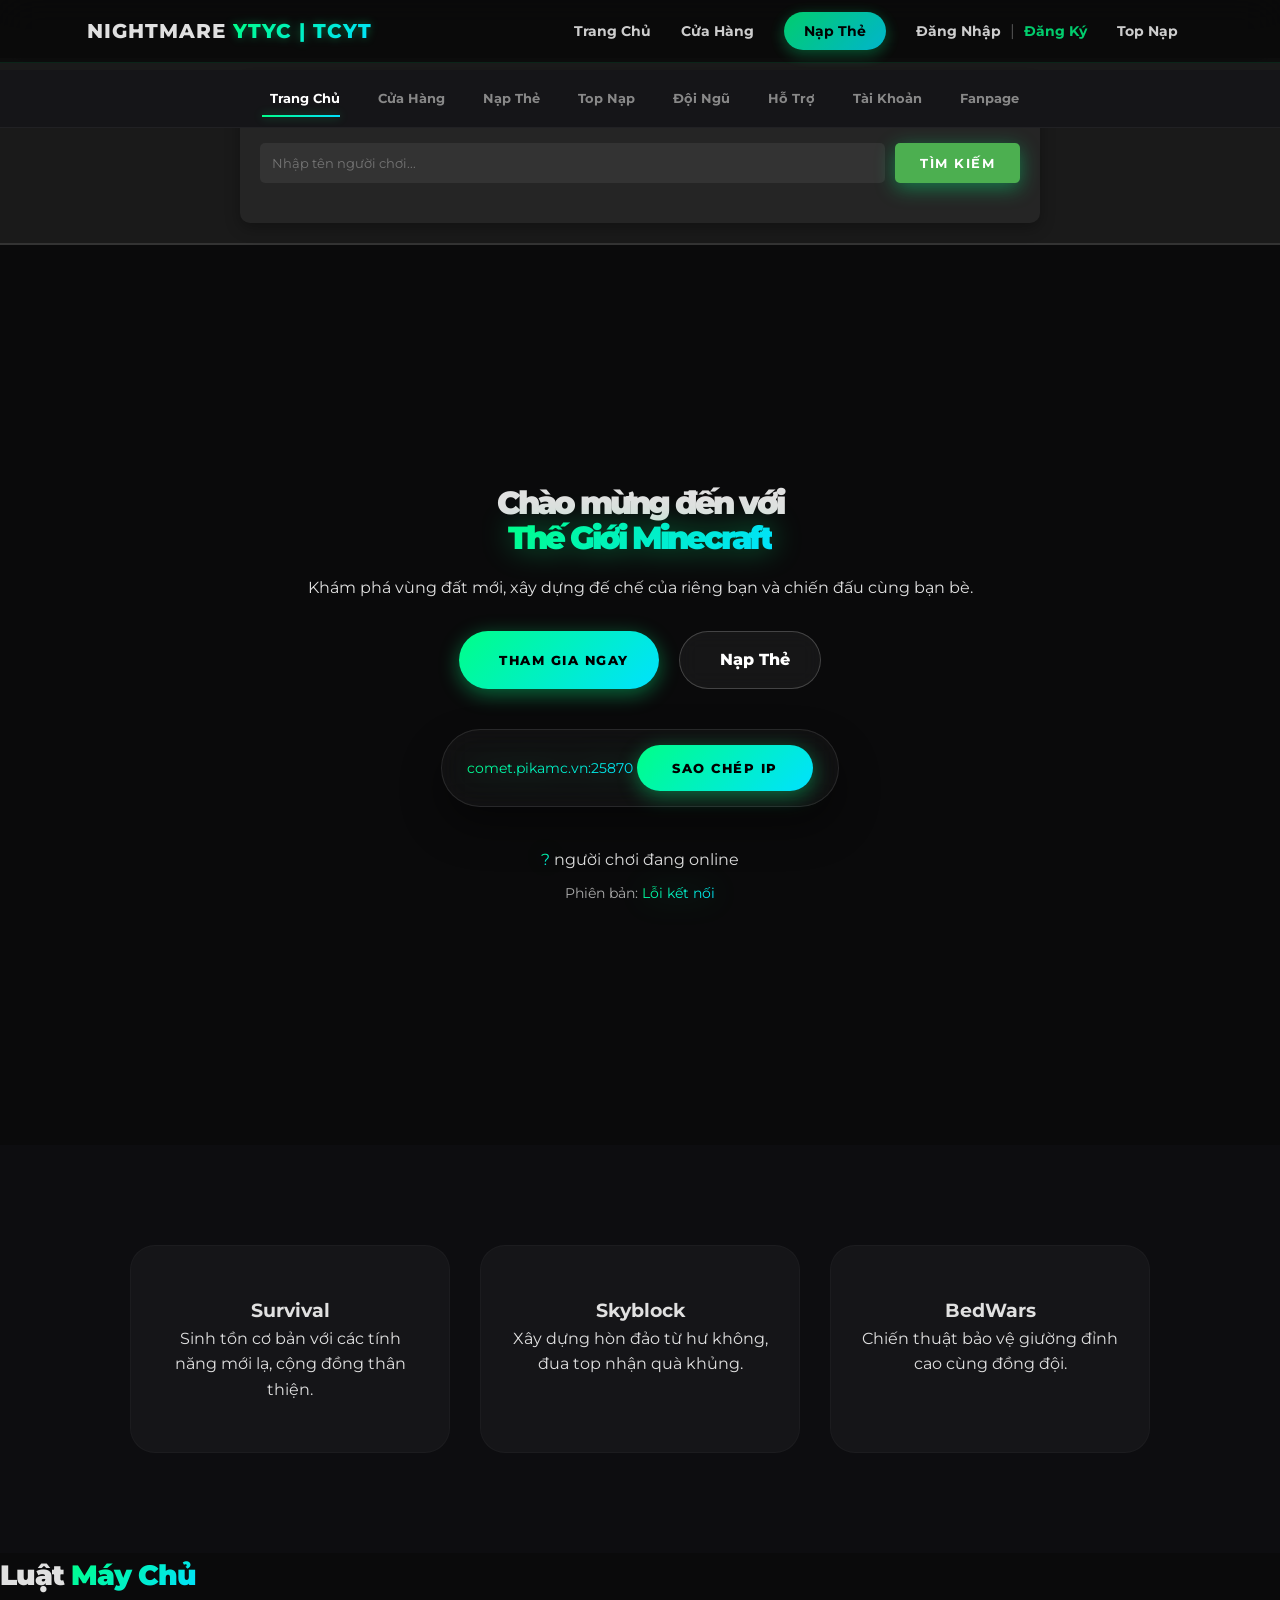
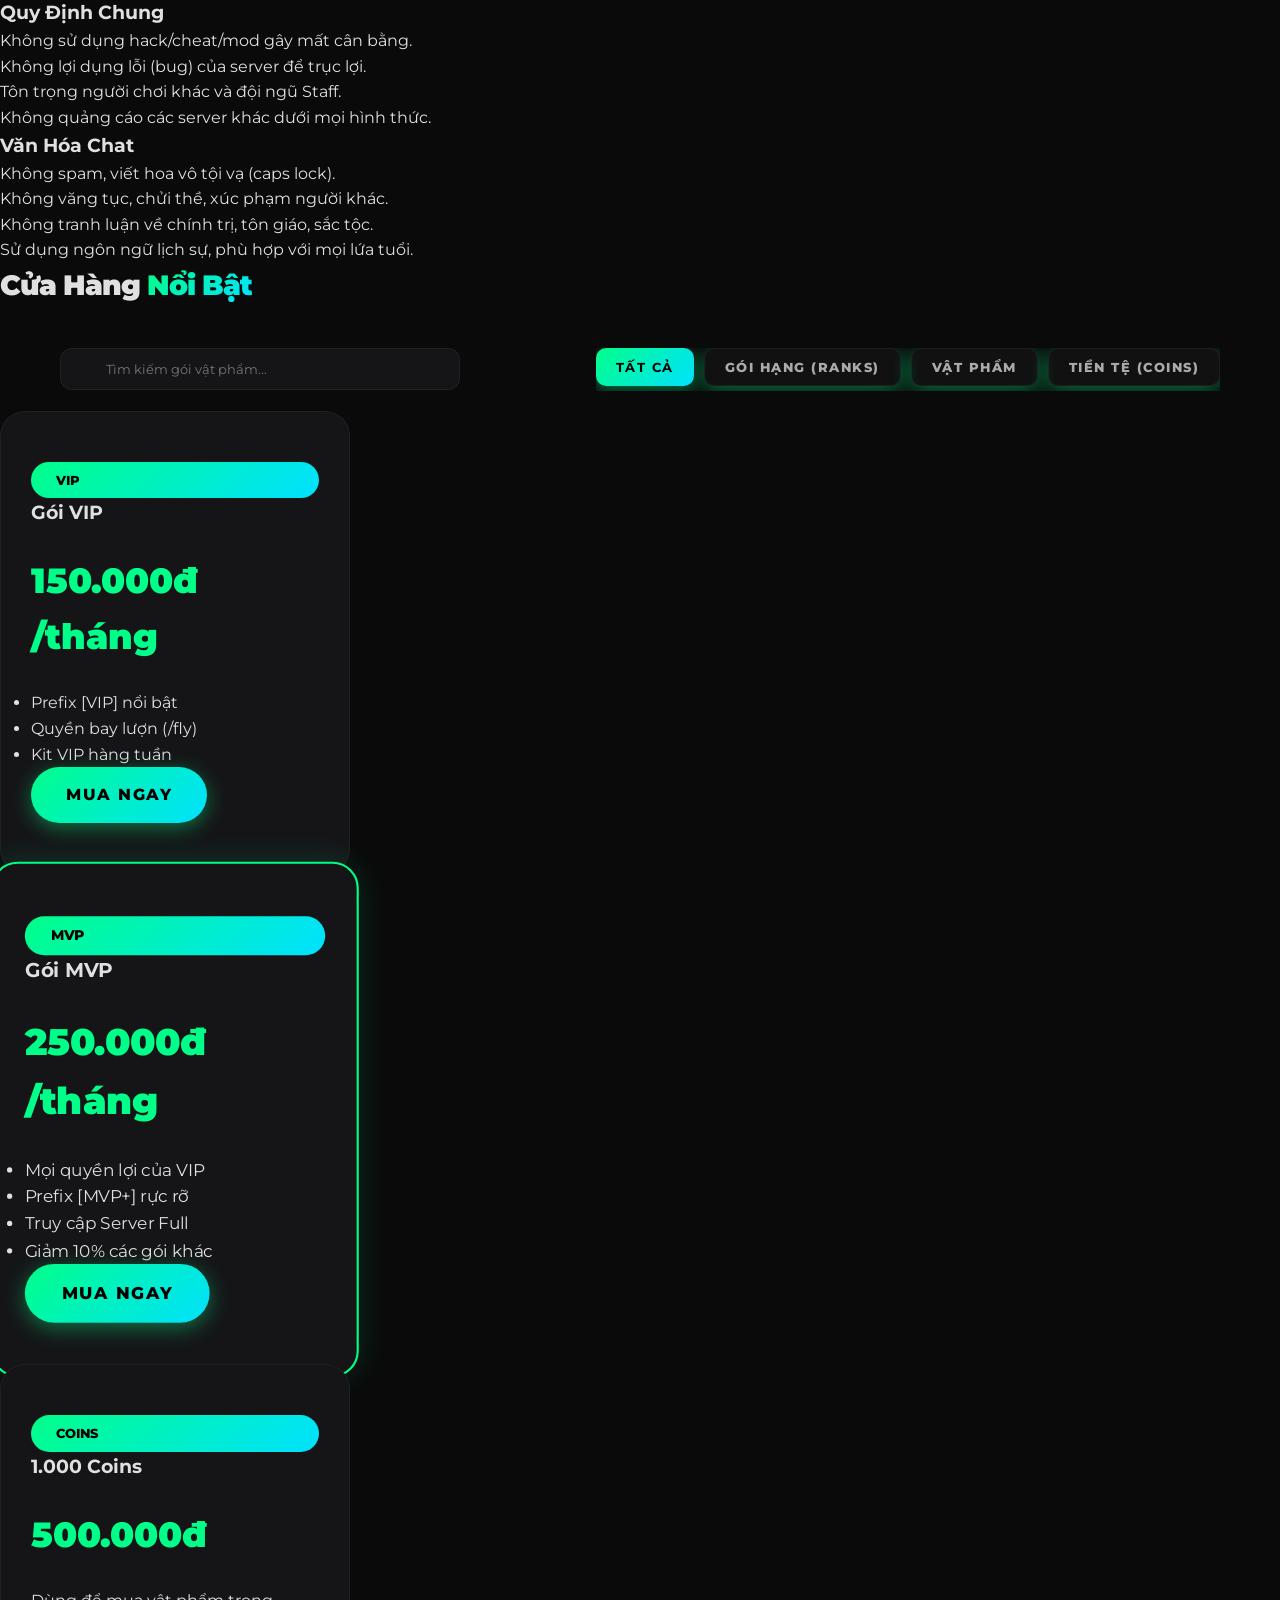
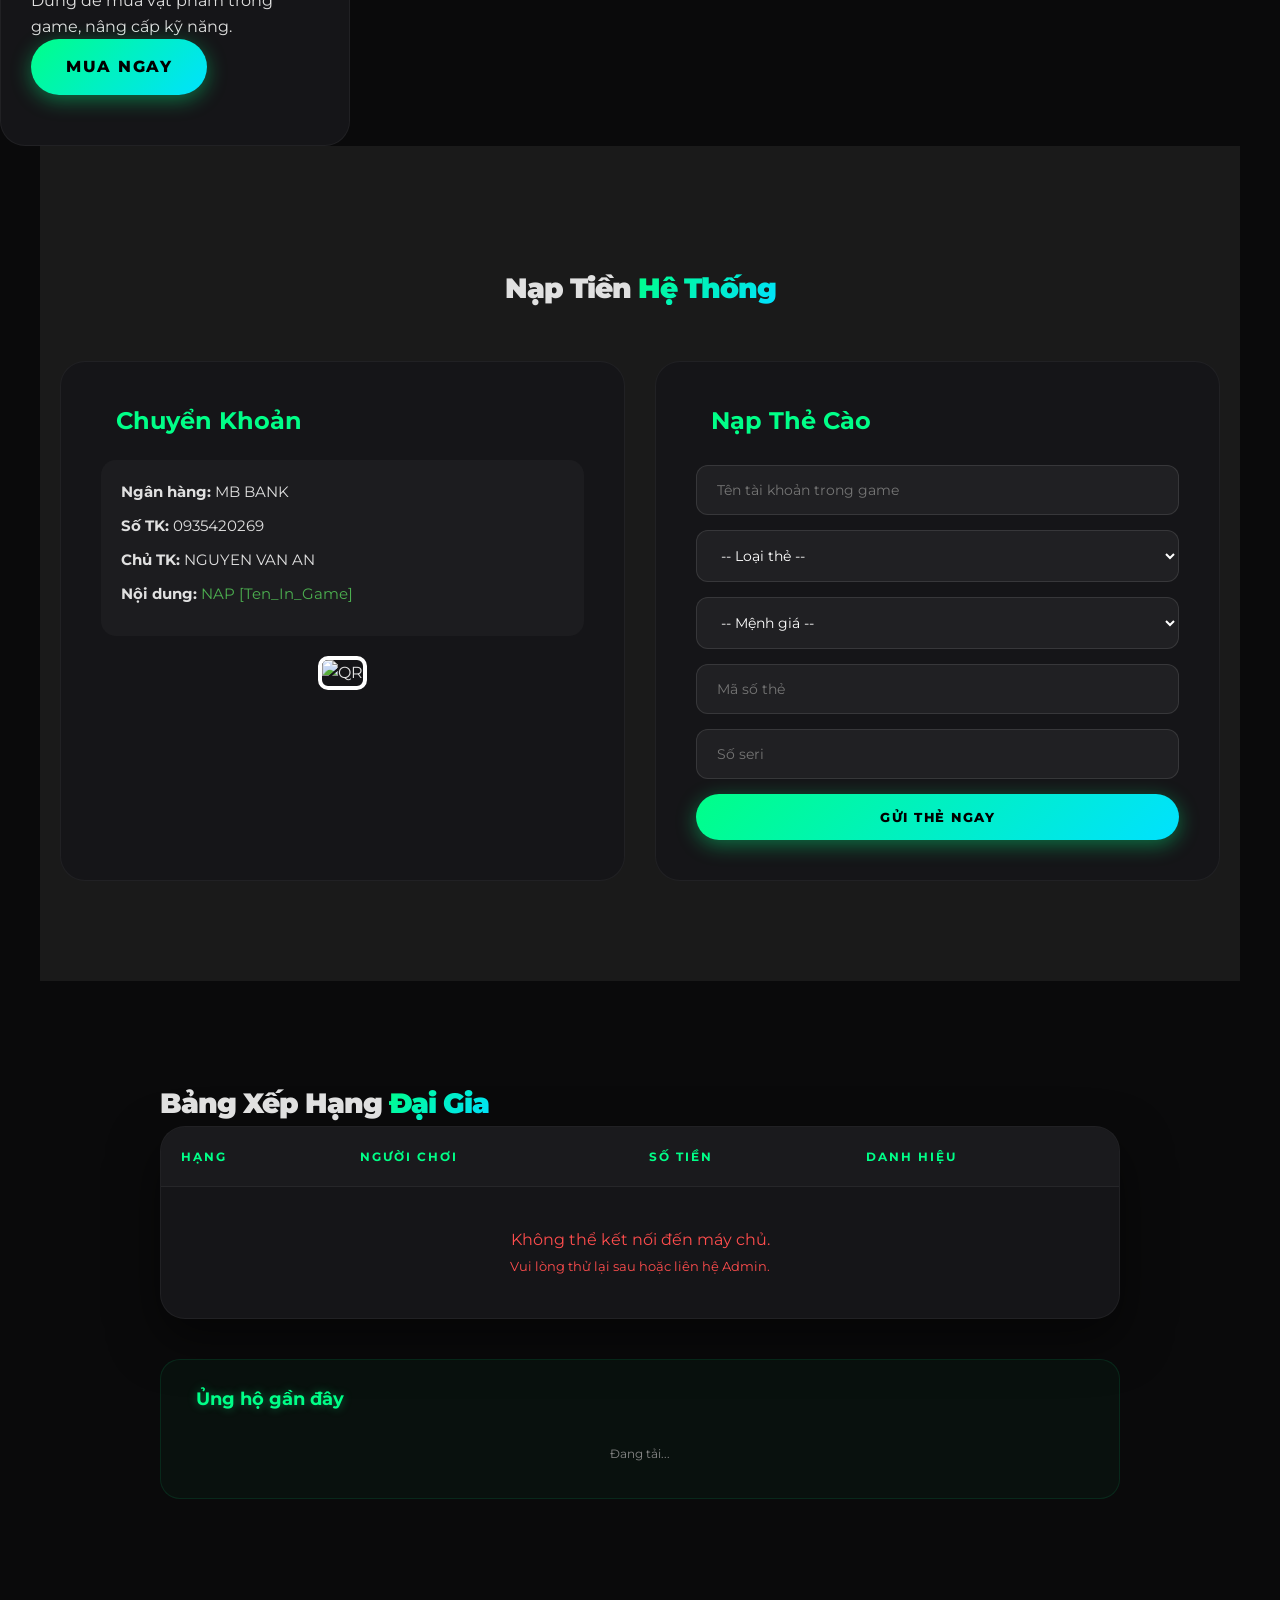
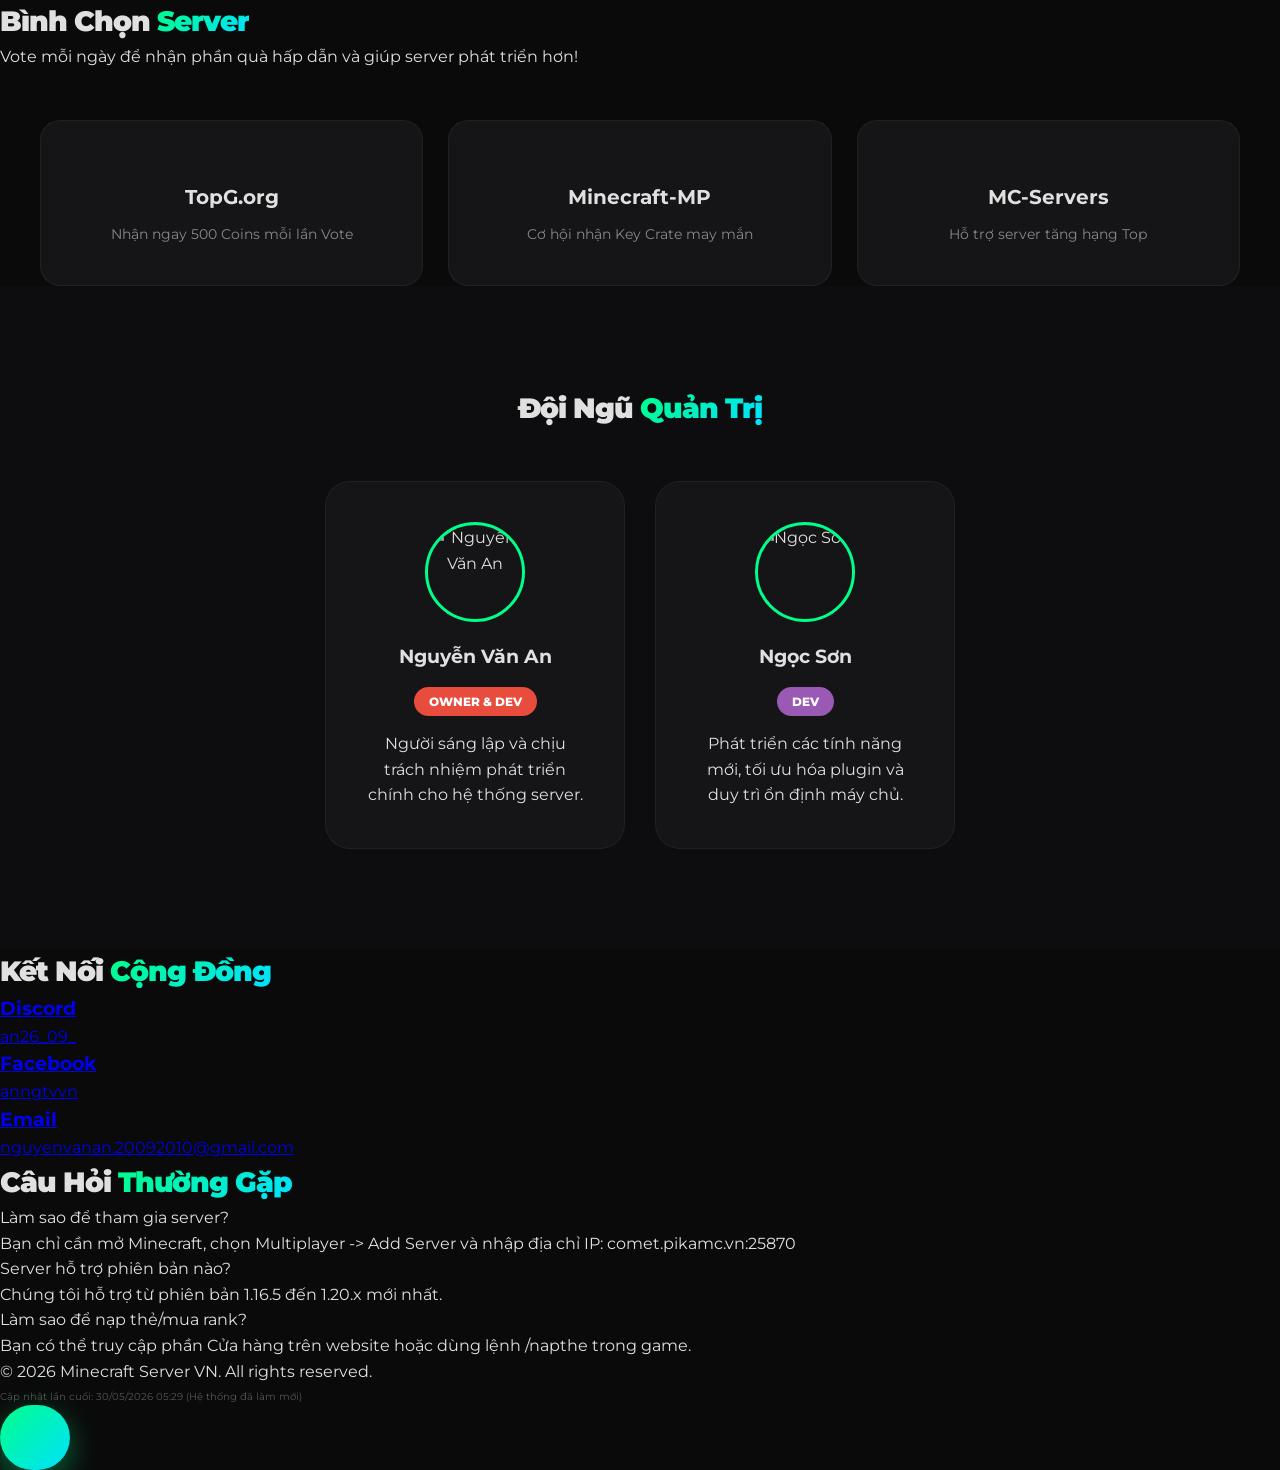
==== commit dd6a3017: "fix: xoá thẻ Thành Nam khỏi phần đội ngũ" ====
--- a/index.html
+++ b/index.html
@@ -365,11 +365,6 @@
                     <h3>Nguyễn Văn An</h3>
                     <p class="role owner">Owner & Dev</p>
                     <p>Người sáng lập và chịu trách nhiệm phát triển chính cho hệ thống server.</p>
-                </div>
-                <div class="staff-card">
-                    <div class="staff-img"><img src="https://crafatar.com/avatars/606e2cbd-028a-4db0-97d3-570720444c12?size=100&overlay" alt="Thành Nam"></div>
-                    <h3>Thành Nam</h3>
-                    <p>Quản lý vận hành, xử lý vi phạm và hỗ trợ kỹ thuật trực tiếp cho người chơi.</p>
                 </div>
                 <div class="staff-card">
                     <div class="staff-img"><img src="https://crafatar.com/avatars/8667ba71-b850-4eb0-9302-310231023102?size=100&overlay" alt="Ngọc Sơn"></div>
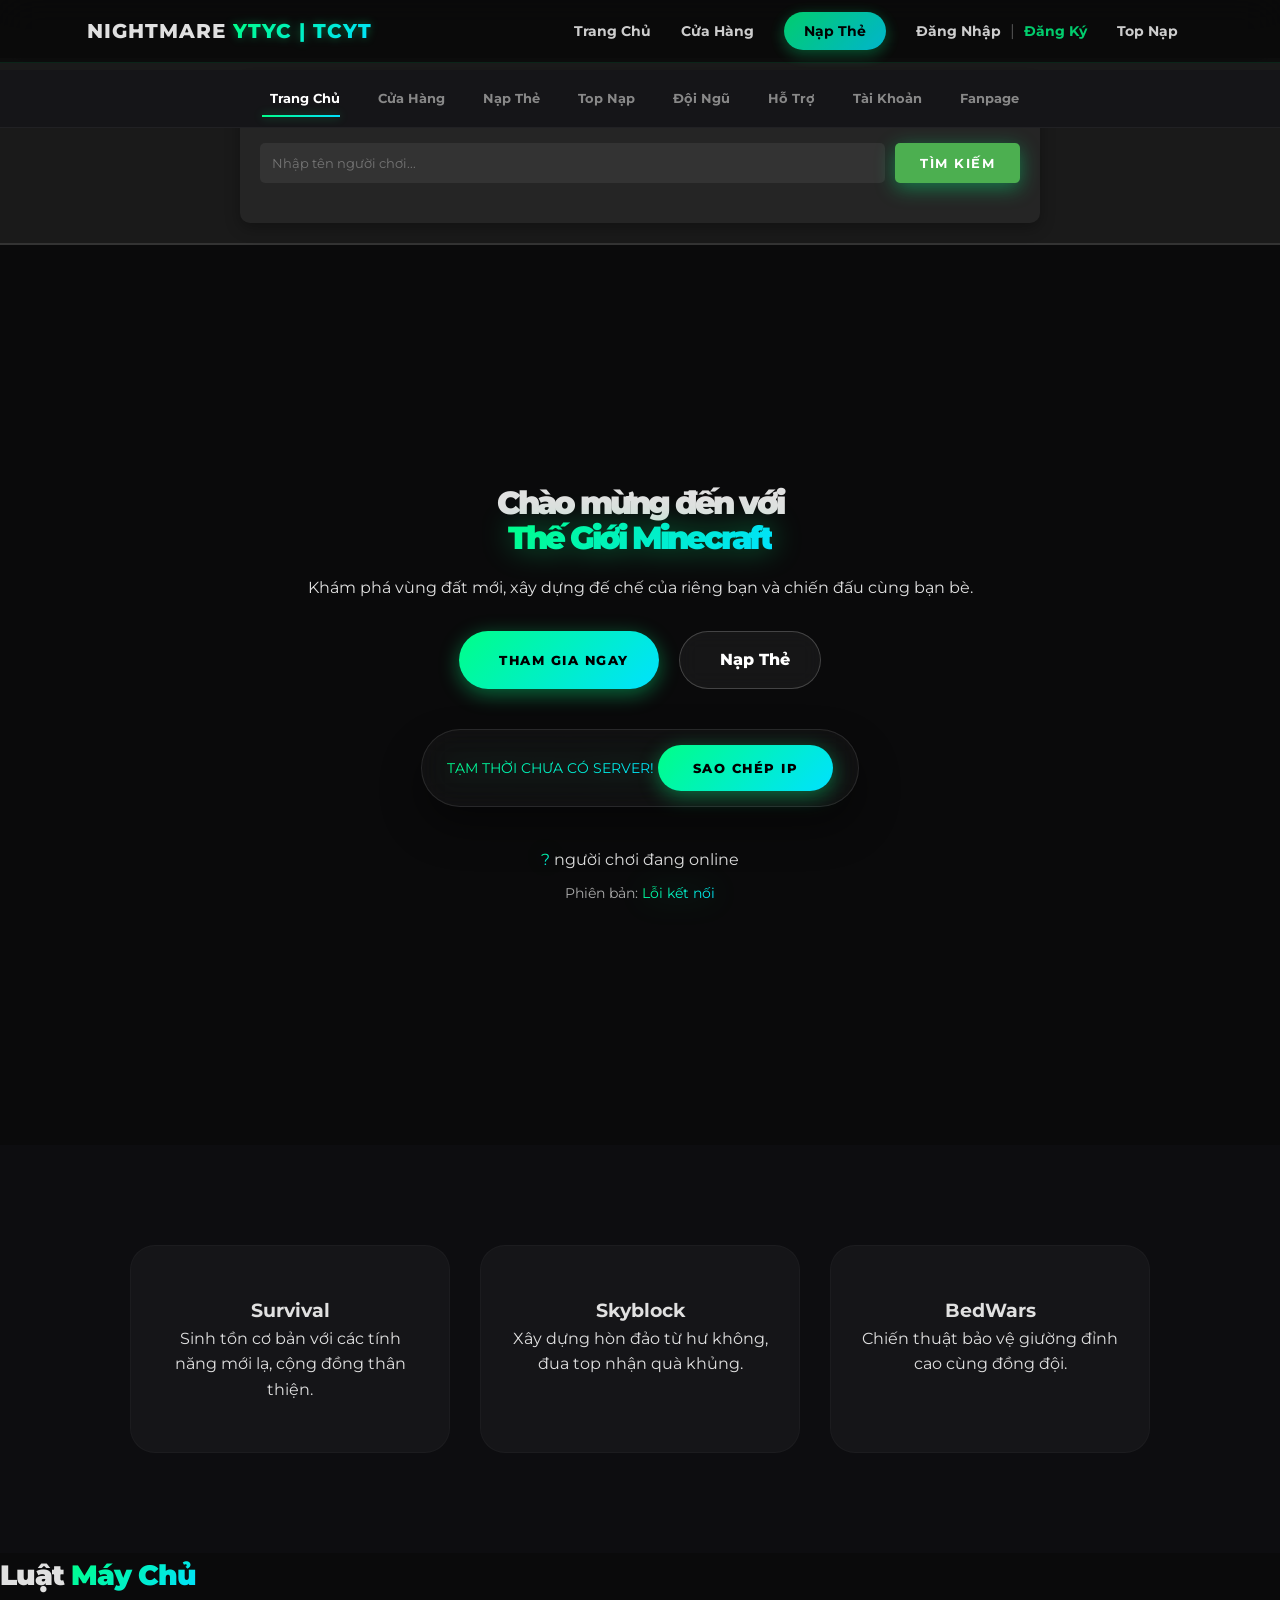
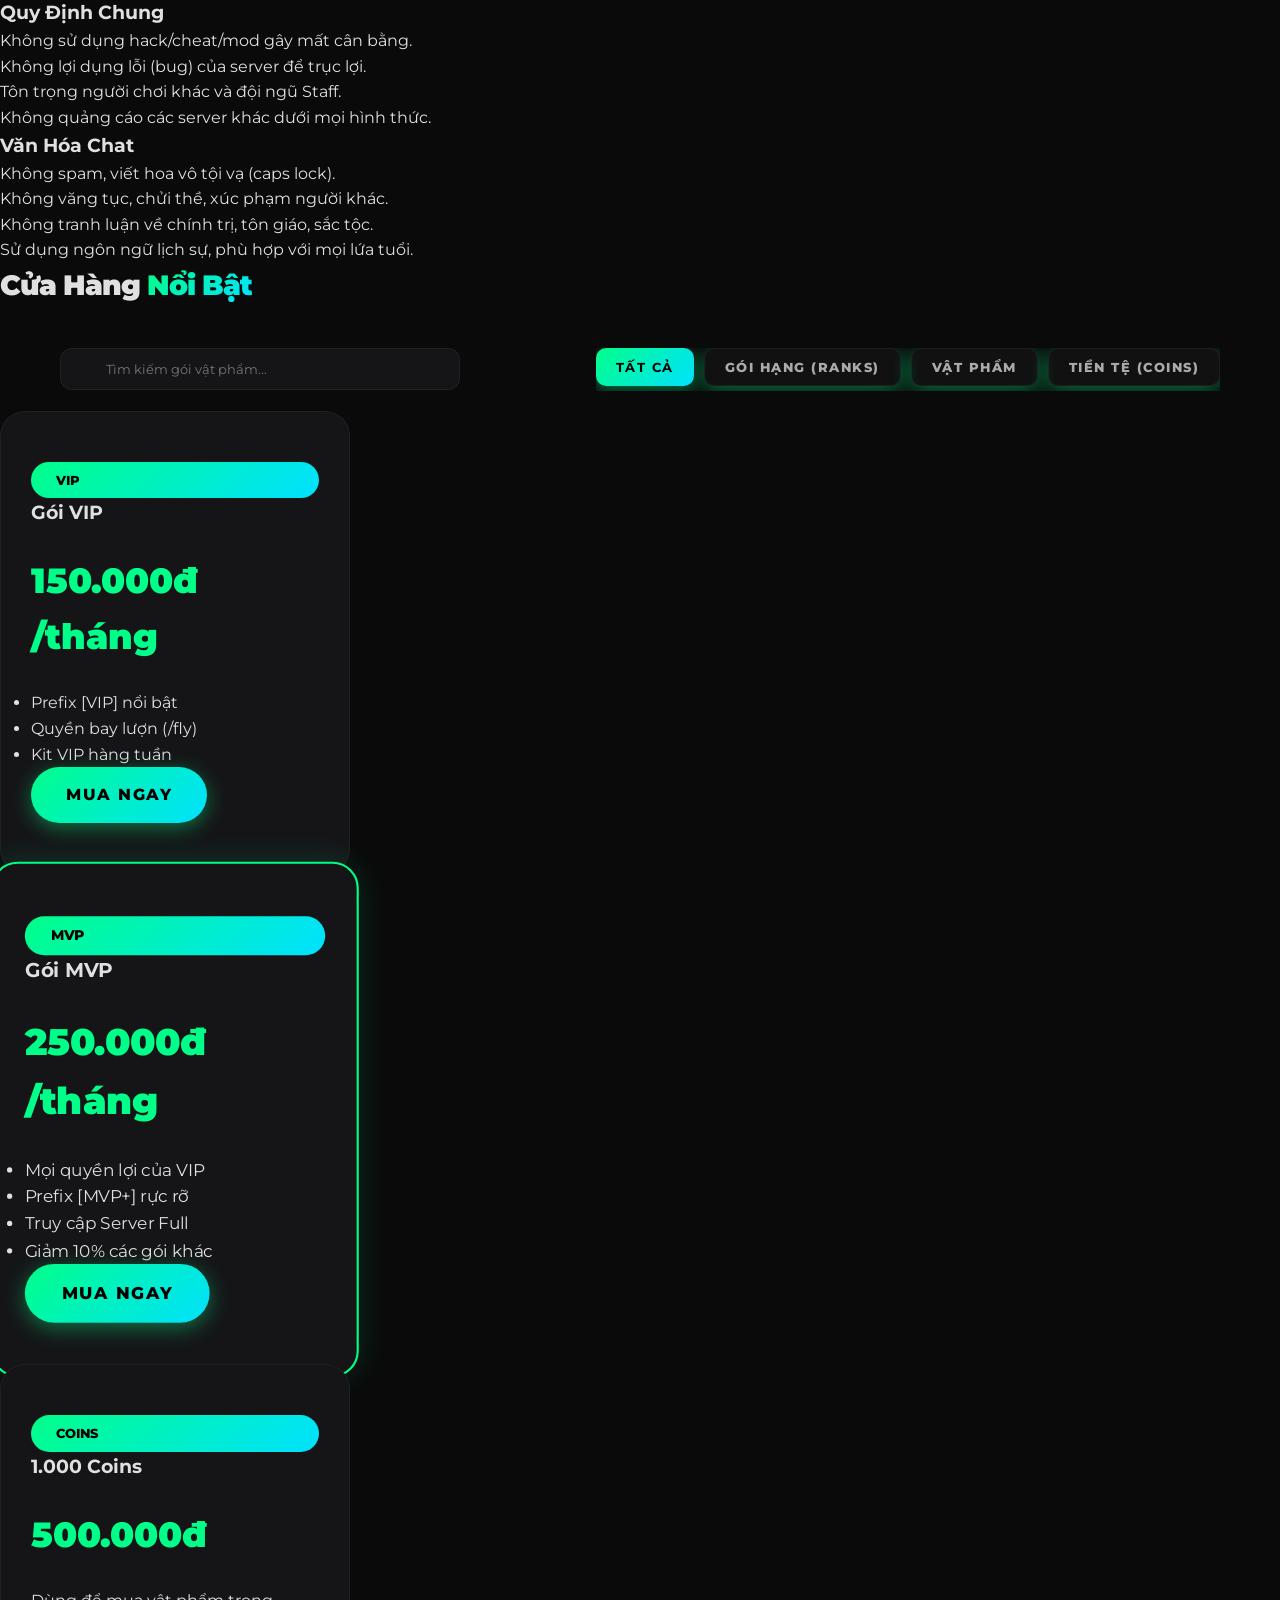
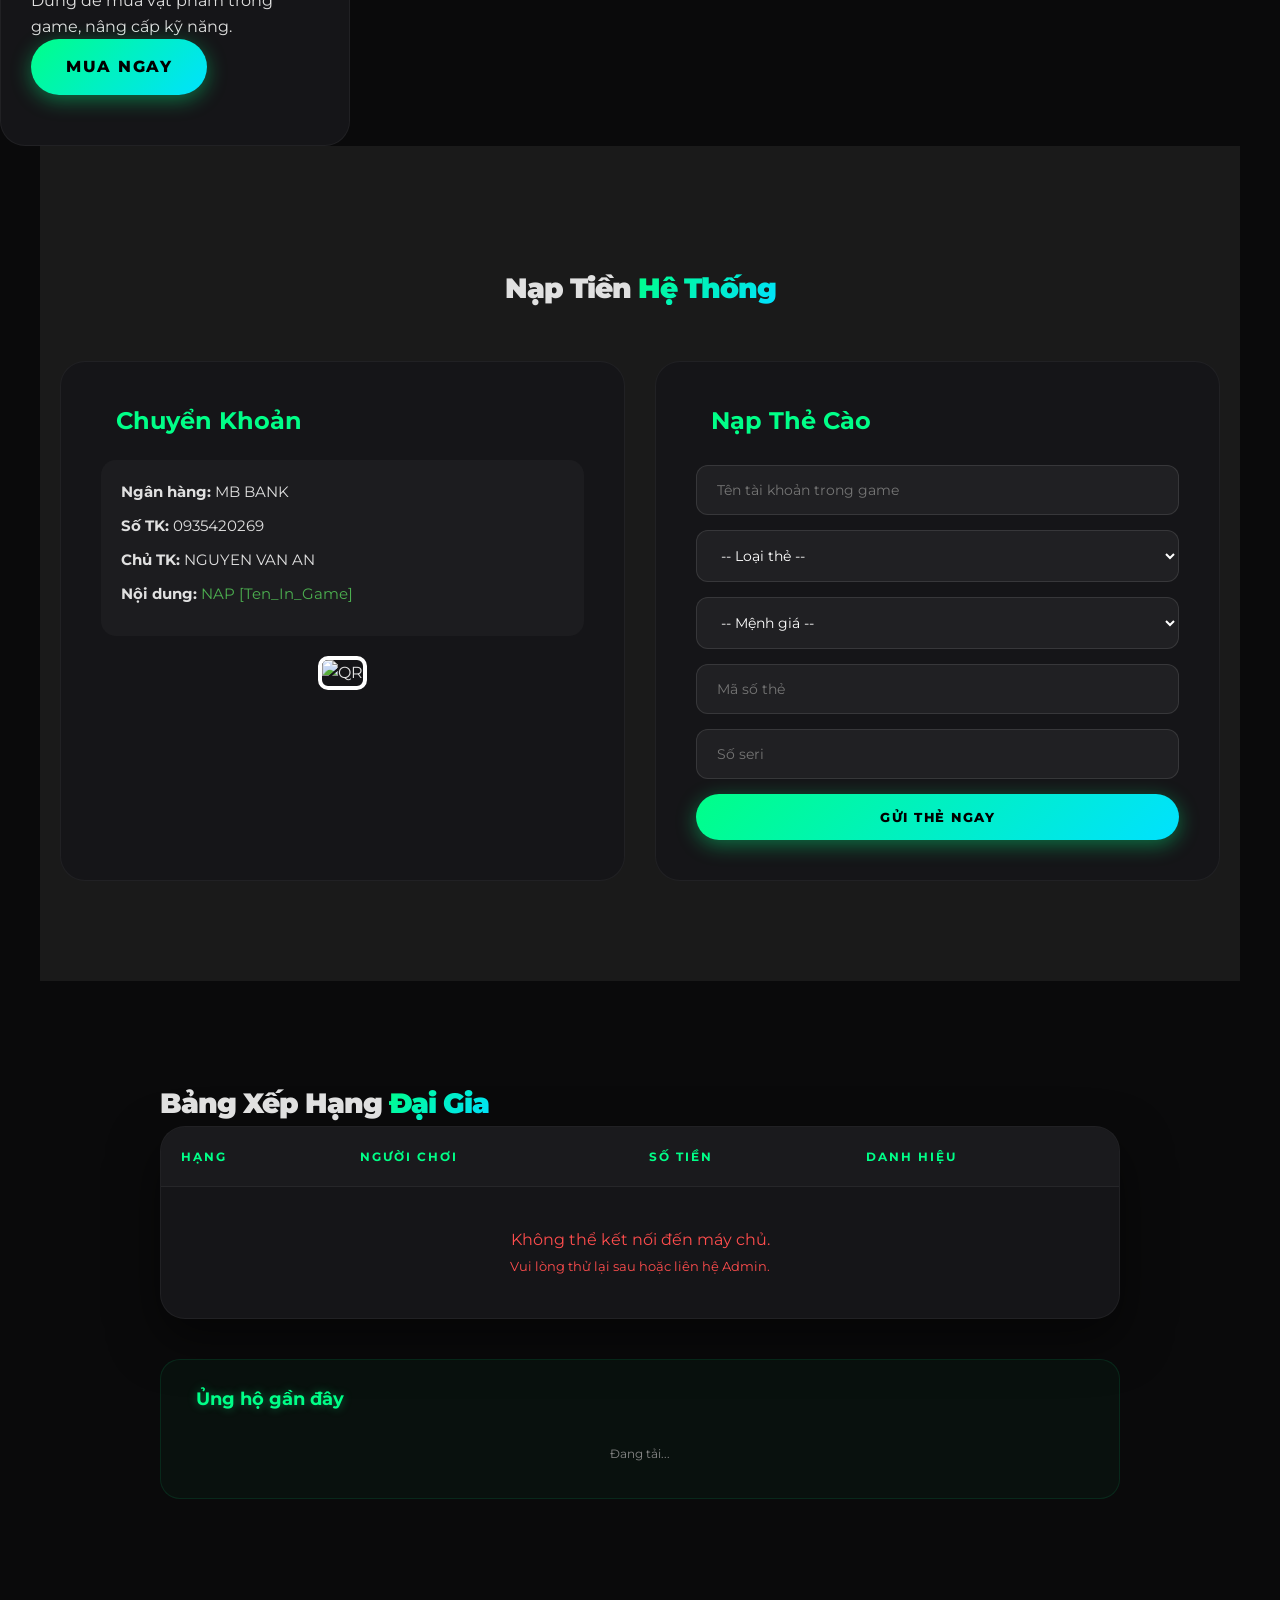
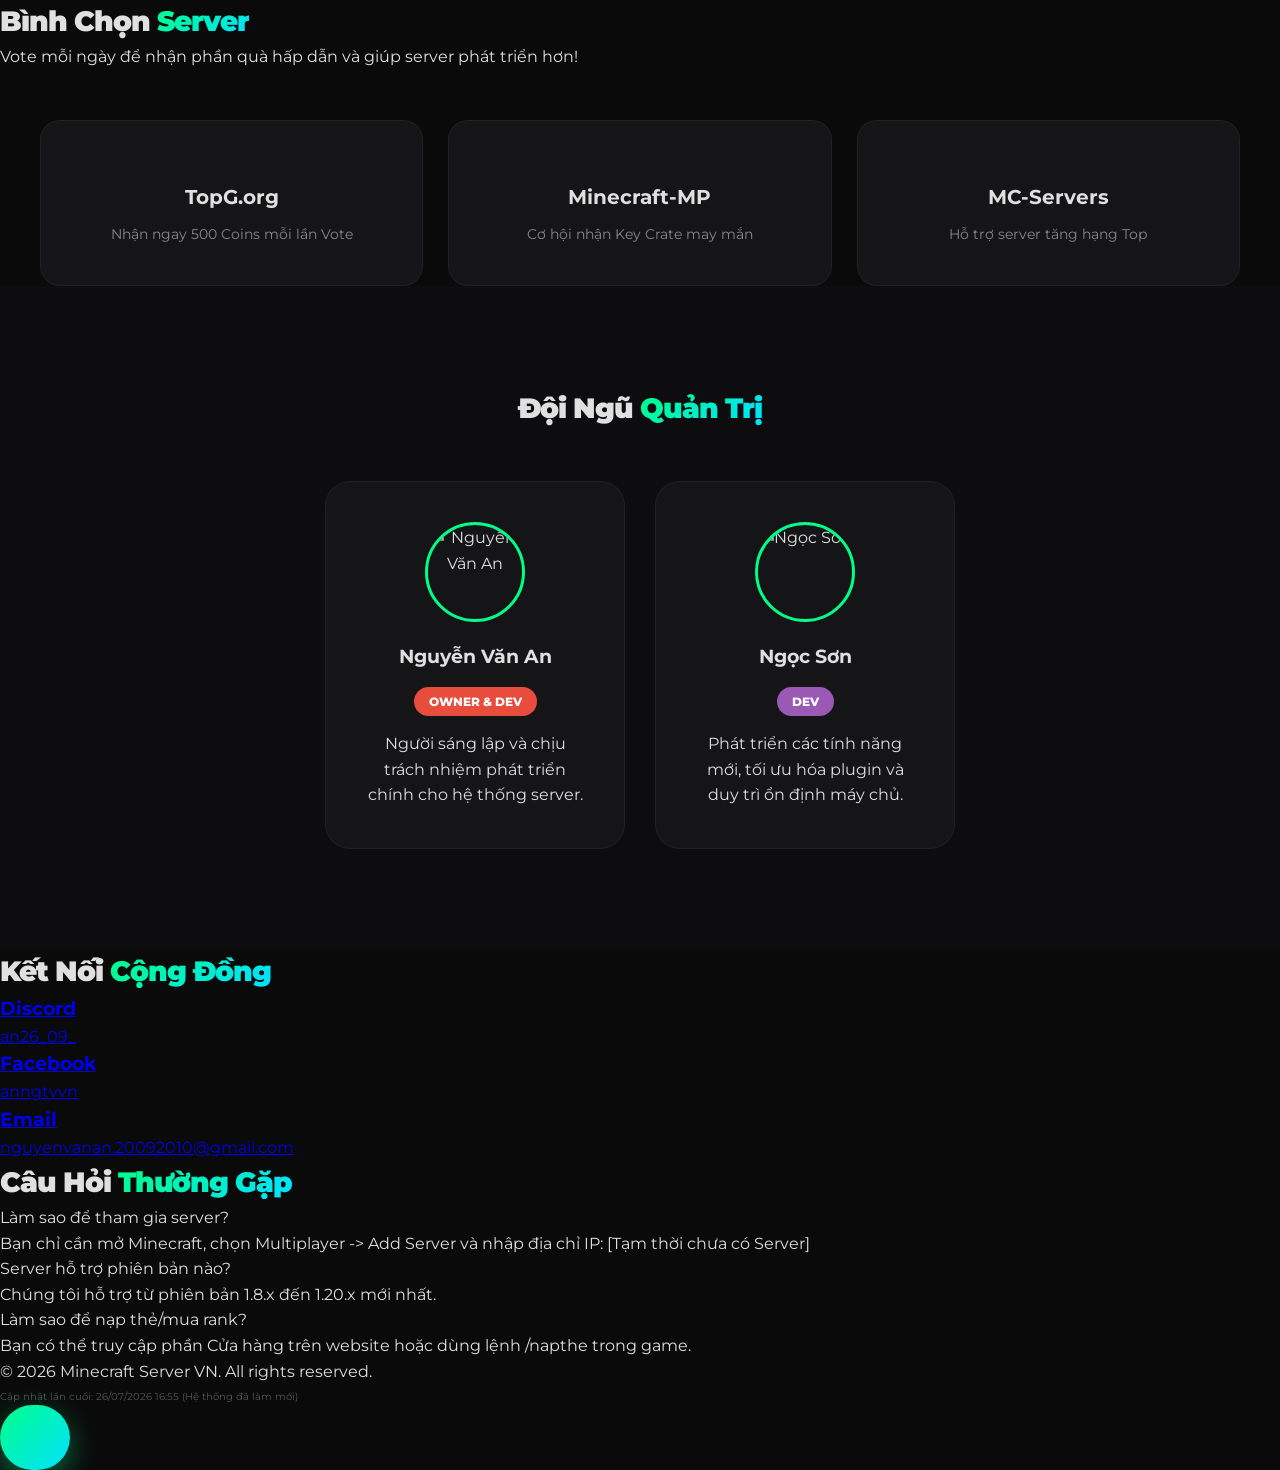
==== commit 5eaa7057: "Update server status and FAQ information" ====
--- a/index.html
+++ b/index.html
@@ -158,7 +158,7 @@
                     <a href="#topup" class="hero-btn-secondary" style="text-decoration: none; display: flex; align-items: center; justify-content: center;"><i class="fas fa-credit-card"></i> Nạp Thẻ</a>
                 </div>
                 <div class="server-status">
-                    <span id="ip-address">comet.pikamc.vn:25870</span>
+                    <span id="ip-address">TẠM THỜI CHƯA CÓ SERVER!</span>
                     <button onclick="copyIP()">Sao chép IP</button>
                 </div>
                 <div class="player-count">
@@ -400,11 +400,11 @@
             <div class="faq-container">
                 <div class="faq-item">
                     <div class="faq-question">Làm sao để tham gia server? <i class="fas fa-chevron-down"></i></div>
-                    <div class="faq-answer">Bạn chỉ cần mở Minecraft, chọn Multiplayer -> Add Server và nhập địa chỉ IP: comet.pikamc.vn:25870</div>
+                    <div class="faq-answer">Bạn chỉ cần mở Minecraft, chọn Multiplayer -> Add Server và nhập địa chỉ IP: [Tạm thời chưa có Server]</div>
                 </div>
                 <div class="faq-item">
                     <div class="faq-question">Server hỗ trợ phiên bản nào? <i class="fas fa-chevron-down"></i></div>
-                    <div class="faq-answer">Chúng tôi hỗ trợ từ phiên bản 1.16.5 đến 1.20.x mới nhất.</div>
+                    <div class="faq-answer">Chúng tôi hỗ trợ từ phiên bản 1.8.x đến 1.20.x mới nhất.</div>
                 </div>
                 <div class="faq-item">
                     <div class="faq-question">Làm sao để nạp thẻ/mua rank? <i class="fas fa-chevron-down"></i></div>
@@ -416,7 +416,7 @@
 
     <footer>
         <p>&copy; 2026 Minecraft Server VN. All rights reserved.</p>
-        <p style="font-size: 10px; color: #555; margin-top: 5px;">Cập nhật lần cuối: 30/05/2026 05:29 (Hệ thống đã làm mới)</p>
+        <p style="font-size: 10px; color: #555; margin-top: 5px;">Cập nhật lần cuối: 26/07/2026 16:55 (Hệ thống đã làm mới)</p>
     </footer>
 
     <button id="back-to-top" title="Lên đầu trang"><i class="fas fa-chevron-up"></i></button>
